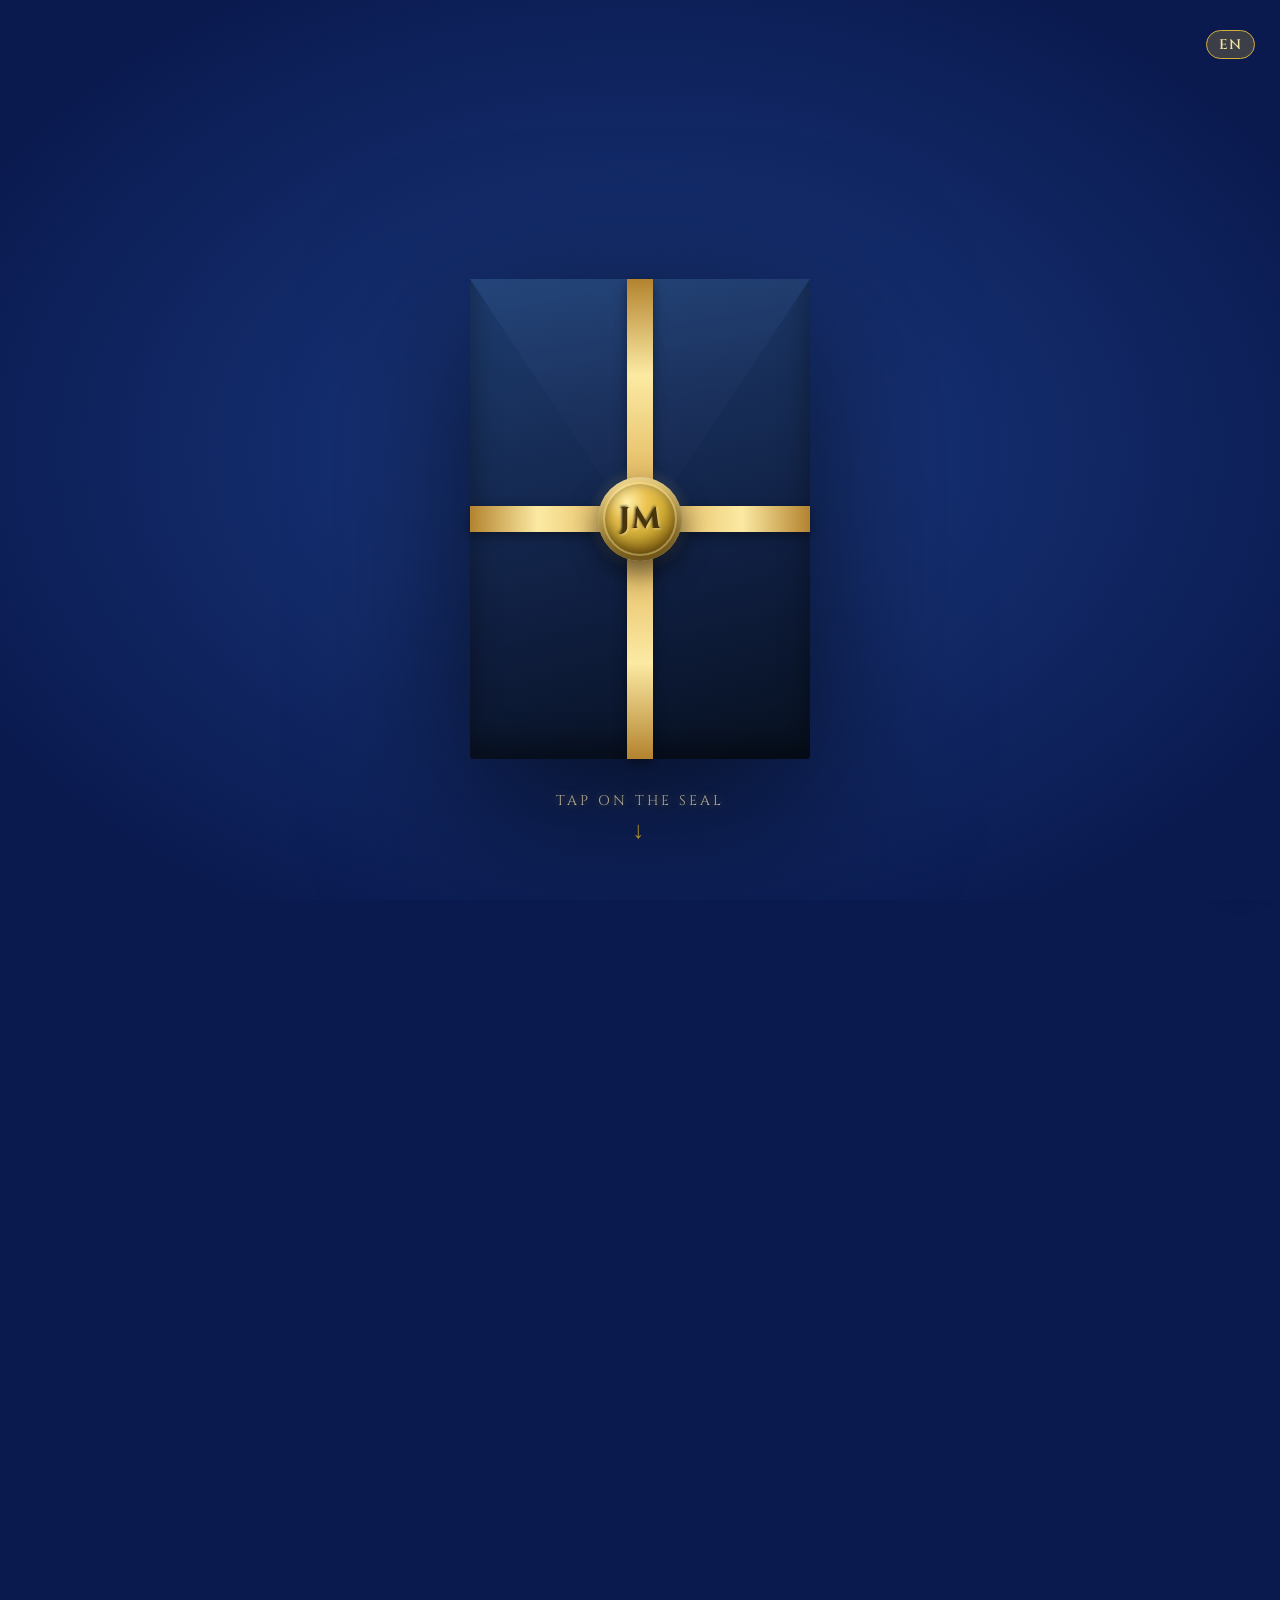
==== tuy/index.html @ 650e6c7e "Add files via upload" ====
<!DOCTYPE html>
<html lang="ru">

<head>
  <link rel="icon" type="image/png" sizes="96x96" href="favicon96.png">
  <link rel="icon" type="image/png" sizes="32x32" href="favicon32.png">
  <link rel="icon" type="image/png" sizes="16x16" href="favicon16.png">
  <meta charset="UTF-8">
  <meta name="color-scheme" content="light only">
  <meta name="viewport"
    content="width=device-width, initial-scale=1.0, maximum-scale=1.0, user-scalable=no, viewport-fit=cover">
  <title>Приглашение на свадьбу</title>
  <link rel="preconnect" href="https://fonts.googleapis.com">
  <link
    href="https://fonts.googleapis.com/css2?family=Cormorant+Garamond:ital,wght@0,300;0,400;0,500;0,600;1,400&family=Cinzel:wght@400;500;600;700&family=Tangerine:wght@400;700&family=Great+Vibes&display=swap"
    rel="stylesheet">
  <!-- Подключаем CSS -->
  <link rel="stylesheet" href="css/base.css">
  <link rel="stylesheet" href="css/0-envelope.css">
  <link rel="stylesheet" href="css/1-hero.css">
  <link rel="stylesheet" href="css/2-countdown-quran.css">
  <link rel="stylesheet" href="css/3-timeline.css">
  <link rel="stylesheet" href="css/4-venue.css">
  <link rel="stylesheet" href="css/5-footer.css">
</head>

<body>

  <!-- ЕДИНЫЙ НЕПРЕРЫВНЫЙ ФОН ДЛЯ ВСЕЙ СТРАНИЦЫ -->
  <div class="bg-fixed" aria-hidden="true"></div>

  <!-- ============ 0. КОНВЕРТ ============ -->
  <div class="invitation-screen" id="invitationScreen">
    <div class="bg-particles" id="bgParticles"></div>

    <div class="invitation-wrapper">
      <div class="lang-switcher" id="langSwitcher">
        <button class="lang-switcher-btn" title="Выбрать язык">RU</button>
      </div>
      <div class="envelope-float" id="envelopeFloat" style="margin-top: 25vh;">


        <div class="envelope-3d" id="envelope3d">

          <!-- Задняя стенка конверта -->
          <div class="env-back"></div>

          <!-- Карточка -->
          <div class="env-card" id="envCard">
            <div class="env-card-glow"></div>
            <div class="env-card-inner">
              <div class="ec-orn">✦</div>
              <div class="ec-mono gold-shine" id="monogram">MJ</div>
              <div class="ec-title">Wedding Invitation</div>
              <div class="ec-divider"></div>
              <div class="ec-text" data-lang-key="envelope_text">Мы рады пригласить Вас<br>наше свадебное торжество
              </div>
              <div class="ec-orn">✦</div>
            </div>
          </div>

          <!-- Карман -->
          <div class="env-pocket"></div>

          <!-- Ленты -->
          <div class="env-ribbon-vertical" id="ribbonV"></div>
          <div class="env-ribbon-horizontal" id="ribbonH"></div>

          <!-- Клапан -->
          <div class="env-flap" id="envFlap"></div>

          <!-- Восковая печать -->
          <div class="env-seal" id="envSeal">
            <div class="wax-glow"></div>
            <div class="wax-body">
              <div class="wax-stamp" id="waxMonogram"></div>
            </div>
            <div class="wax-crack crack-1"></div>
            <div class="wax-crack crack-2"></div>
          </div>

        </div>
      </div>

      <div class="open-hint" id="openHint">
        <span class="hint-glow" data-lang-key="open_hint">Снимите печать</span>
        <div class="hint-arrow">↓</div>
      </div>
    </div>

    <div class="spark-field" id="sparkField"></div>
  </div>

  <!-- ============ ОСНОВНОЙ КОНТЕНТ ============ -->
  <main class="content" id="content">

    <div class="petals" id="petals"></div>
    <div class="ambient-sparkle" id="ambientSparkle"></div>
    <div class="floral-drift" id="floralDrift"></div>

    <!-- 1. HERO -->
    <section class="hero">
      <div class="hero-bg"></div>
      <div class="hero-overlay"></div>

      <div class="hero-florals" aria-hidden="true">
        <span class="floral fl-1">❀</span>
        <span class="floral fl-2">❀</span>
        <span class="floral fl-3">❀</span>
        <span class="floral fl-4">❀</span>
      </div>

      <div class="chandeliers">
        <span></span><span></span><span></span><span></span><span></span>
      </div>
      <div class="crystal-rain" id="crystalRain"></div>

      <div class="hero-inner reveal">
        <div class="hero-topline" data-lang-key="hero_topline">— Приглашаем —<br>— на свадебное торжество —</div>
        <div class="hero-monogram">
          <span class="mono-letter gold-shine" id="monogram">JM</span>
        </div>

        <h1 class="hero-names">
          <span class="names-row fit-text" id="namesRow">
            <span class="name-shine" id="groomName">Джамшед</span>
            <span class="names-and">&amp;</span>
            <span class="name-shine" id="brideName">Муздалифа</span>
          </span>
        </h1>

        <div class="hero-line"></div>
        <div class="hero-date" id="weddingDate">7 ноября 2026</div>

        <div class="hero-quran">
          <div class="hq-orn">❁❁❁</div>
          <p class="hq-translate" data-lang-key="quran_1_translate">«И сотворили Мы вас парами»</p>
          <div class="hq-ref" data-lang-key="quran_1_ref">— Коран, Сура 78 «Весть», аят 8 —</div>
        </div>

        <div class="scroll-down">
          <div class="mouse"></div>
          <span data-lang-key="scroll_down">Листайте вниз</span>
        </div>
      </div>
    </section>

    <!-- 2. ОБРАТНЫЙ ОТСЧЁТ + АЯТ -->
    <section class="countdown-sec reveal">
      <h2 class="section-title" data-lang-key="countdown_title">До торжества осталось</h2>
      <div class="countdown" id="countdown">
        <div class="cd-item"><span class="cd-num" id="cdDays">00</span><span class="cd-label"
            data-lang-key="cd_days">дней</span></div>
        <div class="cd-item"><span class="cd-num" id="cdHours">00</span><span class="cd-label"
            data-lang-key="cd_hours">часов</span></div>
        <div class="cd-item"><span class="cd-num" id="cdMins">00</span><span class="cd-label"
            data-lang-key="cd_mins">минут</span></div>
        <div class="cd-item"><span class="cd-num" id="cdSecs">00</span><span class="cd-label"
            data-lang-key="cd_secs">секунд</span></div>
      </div>
    </section>

    <section class="quran-sec reveal">
      <div class="quran-frame">
        <div class="quran-corner tl"></div>
        <div class="quran-corner tr"></div>
        <div class="quran-corner bl"></div>
        <div class="quran-corner br"></div>
        <div class="quran-orn">❁</div>
        <p class="quran-translate" data-lang-key="quran_2_translate">«И из Его знамений — то, что Он сотворил для вас из
          вас самих супругов, чтобы вы находили в них покой, и установил между вами любовь и милосердие»</p>
        <div class="quran-divider"><span>❖</span></div>
        <div class="quran-ref" data-lang-key="quran_2_ref">Сура Ар-Рум, 30:21</div>
      </div>
    </section>

    <!-- 3. ТАЙМЛАЙН -->
    <section class="timeline-sec">
      <h2 class="section-title reveal" data-lang-key="timeline_title">Ход торжества</h2>
      <div class="timeline" id="timeline">
        <div class="tl-progress" id="tlProgress"></div>

        <div class="tl-item reveal" data-side="left">
          <div class="tl-dot"><span class="tl-icon">🌅</span></div>
          <div class="tl-card">
            <div class="tl-time">08:00</div>
            <h3 class="tl-name" data-lang-key="tl_name_1">Оши Нахор</h3>
            <p class="tl-desc" data-lang-key="tl_desc_1">Утренний плов — древняя традиция, объединяющая семьи за одним
              дастарханом.</p>
          </div>
        </div>

        <div class="tl-item reveal" data-side="right">
          <div class="tl-dot"><span class="tl-icon">🤵</span></div>
          <div class="tl-card">
            <div class="tl-time">14:00</div>
            <h3 class="tl-name" data-lang-key="tl_name_2">Ҷўра-домод</h3>
            <p class="tl-desc" data-lang-key="tl_desc_2">Сбор друзей жениха и торжественные проводы по традиции.</p>
          </div>
        </div>

        <div class="tl-item reveal" data-side="left">
          <div class="tl-dot"><span class="tl-icon">💍</span></div>
          <div class="tl-card">
            <div class="tl-time">15:30</div>
            <h3 class="tl-name" data-lang-key="tl_name_3">Церемония</h3>
            <p class="tl-desc" data-lang-key="tl_desc_3">Торжественная регистрация и обмен клятвами перед близкими.</p>
          </div>
        </div>

        <div class="tl-item reveal" data-side="right">
          <div class="tl-dot"><span class="tl-icon">🍽️</span></div>
          <div class="tl-card">
            <div class="tl-time">18:00</div>
            <h3 class="tl-name" data-lang-key="tl_name_4">Свадебный банкет</h3>
            <p class="tl-desc" data-lang-key="tl_desc_4">Праздничный ужин, музыка и первый танец молодожёнов.</p>
          </div>
        </div>

        <div class="tl-item reveal" data-side="left">
          <div class="tl-dot"><span class="tl-icon">🎂</span></div>
          <div class="tl-card">
            <div class="tl-time">20:00</div>
            <h3 class="tl-name" data-lang-key="tl_name_5">Свадебный торт</h3>
            <p class="tl-desc" data-lang-key="tl_desc_5">Разрезание торта и сладкий момент под звёздным светом люстр.
            </p>
          </div>
        </div>

        <div class="tl-item reveal" data-side="right">
          <div class="tl-dot"><span class="tl-icon">🌙</span></div>
          <div class="tl-card">
            <div class="tl-time">21:00</div>
            <h3 class="tl-name" data-lang-key="tl_name_6">Завершение торжества</h3>
            <p class="tl-desc" data-lang-key="tl_desc_6">Тёплые объятия, слова благодарности и добрые пожелания на
              прощание.</p>
          </div>
        </div>
      </div>
    </section>

    <!-- 4. МЕСТО ПРОВЕДЕНИЯ -->
    <section class="venue-sec reveal">
      <h2 class="section-title" data-lang-key="venue_title">Место торжества</h2>
      <div class="venue-card">
        <div class="venue-florals">❀ ❦ ❀</div>
        <div class="venue-icon">📍</div>
        <h3 class="venue-name" id="venueName">Свадебный зал «Tajmahal»</h3>
        <p class="venue-addr" id="venueAddr">Tajmahal Diamond, Худжанд</p>
        <div class="venue-map">
          <iframe id="mapFrame"
            src="https://www.google.com/maps?q=Tajmahal+Diamonds+Hall&ll=40.2984074,69.6478986&z=18&output=embed"
            loading="lazy" referrerpolicy="no-referrer-when-downgrade"></iframe>
        </div>
        <a class="venue-btn" id="mapBtn" data-lang-key="open_map" href="https://maps.app.goo.gl/HWGpkXRQCatr9p626"
          target="_blank">Открыть в картах</a>
      </div>
    </section>

    <!-- 5. ФУТЕР -->
    <footer class="footer reveal">

      <!-- 1. Карусель поздравлений -->
      <div class="wishes-count" id="wishesCount">0</div>
      <div class="wishes-carousel swiper">
        <div class="swiper-wrapper" id="wishesList"></div>
        <div class="swiper-pagination"></div>
      </div>

      <div class="footer-divider"></div>

      <!-- 2. Окно "Оставить поздравление" -->
      <button class="rsvp-btn" id="wishOpenBtn" data-lang-key="wish_open_btn">Оставить поздравление</button>
      <div class="modal-overlay" id="wishModal">
        <div class="modal-box">
          <span class="close-modal" id="wishModalClose">&times;</span>
          <h3 data-lang-key="wish_modal_title">Оставить поздравление</h3>
          <form id="wishForm" class="modal-form">
            <div class="form-group">
              <label for="wishName" data-lang-key="wish_name_label">Ваше имя</label>
              <input type="text" id="wishName" required minlength="2">
            </div>
            <div class="form-group">
              <label for="wishText" data-lang-key="wish_text_label">Ваше поздравление</label>
              <textarea id="wishText" rows="4" required minlength="6"></textarea>
            </div>
            <div class="checkbox-group">
              <input type="checkbox" id="wishConsent" required>
              <label for="wishConsent" data-lang-key="wish_consent">Я даю согласие на публикацию моего поздравления на
                сайте после предварительной проверки организаторами свадьбы и я понимаю, что окончательное решение о
                публикации остаётся за ними.</label>
            </div>
            <button type="submit" class="rsvp-btn" data-lang-key="wish_submit">Отправить</button>
          </form>
          <div class="modal-success" id="wishSuccess">
            <span class="emoji">📨</span>
            <span data-lang-key="wish_sent_text">Спасибо! Ваше поздравление отправлено на модерацию и будет опубликовано
              после проверки.</span>
          </div>
        </div>
      </div>

      <!-- Сообщение снаружи (вместо кнопки после отправки) -->
      <div id="wishSuccessOutside" class="modal-success" style="display: none;">
        <span class="emoji">📨</span>
        <span data-lang-key="wish_sent_text">Спасибо! Ваше поздравление отправлено на модерацию и будет опубликовано
          после проверки.</span>
      </div>

      <div class="footer-divider"></div>

      <!-- 3. Монограмма и имена (существующий блок) -->
      <div class="footer-mono gold-shine" id="footMono">MJ</div>
      <p class="footer-names">
        <span class="fit-text" id="footNamesWrap">
          <span class="name-shine" id="footNames">Джамшед</span>
          <span class="names-and">&amp;</span>
          <span class="name-shine">Муздалифа</span>
        </span>
      </p>
      <p class="footer-date" id="footDate">07.11.2026</p>

      <div class="footer-divider"></div>

      <!-- 4. Модальное окно RSVP (открывается через старую кнопку) -->
      <div class="modal-overlay" id="rsvpModal">
        <div class="modal-box">
          <span class="close-modal" id="rsvpModalClose">&times;</span>
          <h3 data-lang-key="rsvp_modal_title">Подтверждение участия</h3>
          <form id="rsvpForm" class="modal-form">
            <div class="form-group">
              <label for="rsvpName" data-lang-key="rsvp_name_label">Ваше имя</label>
              <input type="text" id="rsvpName" required>
            </div>
            <div class="form-group">
              <label for="rsvpPhone" data-lang-key="rsvp_phone_label">Телефон (необязательно)</label>
              <input type="tel" id="rsvpPhone" placeholder="+ХХХ...">
            </div>
            <div class="form-group">
              <label for="rsvpSide" data-lang-key="rsvp_side_label">Вы со стороны</label>
              <select id="rsvpSide" required>
                <option value="groom" data-lang-key="rsvp_side_groom" selected>Жениха</option>
                <option value="bride" data-lang-key="rsvp_side_bride">Невесты</option>
              </select>
            </div>
            <div class="form-group">
              <label for="rsvpGuests" data-lang-key="rsvp_guests_label">Количество гостей</label>
              <select id="rsvpGuests" required>
                <option value="1" selected>1</option>
                <option value="2">2</option>
                <option value="3">3</option>
                <option value="4+">4+</option>
              </select>
            </div>
            <button type="submit" class="rsvp-btn" data-lang-key="rsvp_submit">Подтвердить</button>
          </form>

          <div class="modal-success" id="rsvpSuccess">
            <span class="emoji">✅</span>
            <span data-lang-key="rsvp_sent_text">Спасибо! Мы учли ваше присутствие.</span>
          </div>
        </div>
      </div>

      <!-- Сообщение снаружи (вместо кнопки после отправки) -->
      <div id="rsvpSuccessOutside" class="modal-success" style="display: none;">
        <span class="emoji">✅</span>
        <span data-lang-key="rsvp_sent_text">Спасибо! Мы учли ваше присутствие.</span>
      </div>

      <!-- 5. Старый блок RSVP (теперь он открывает модалку, номер телефона убран) -->
      <div class="footer-rsvp">
        <div class="rsvp-orn">❦</div>
        <h2 class="rsvp-title" data-lang-key="rsvp_title">Будем рады видеть вас</h2>
        <!-- Кнопка теперь открывает модальное окно, а не звонит -->
        <button class="rsvp-btn" id="rsvpOpenBtn" data-lang-key="rsvp_btn">Подтвердить участие</button>
      </div>

      <!-- 6. Сердечки -->
      <div class="footer-hearts">❤</div>
    </footer>
  </main>

  <!-- Кнопка музыки -->
  <button class="music-btn" id="musicBtn" title="Музыка">♪</button>
  <audio id="bgMusic" loop preload="auto">
    <source src="assets/audio/audio.opus" type="audio/mpeg">
  </audio>

  <!-- Подключаем JavaScript -->
  <script src="js/config.js"></script>
  <script src="js/utils.js"></script>
  <script src="js/i18n.js"></script>
  <script src="js/0-envelope.js"></script>
  <script src="js/1-hero.js"></script>
  <script src="js/2-countdown.js"></script>
  <script src="js/3-timeline.js"></script>
  <script src="js/4-venue.js"></script>
  <script src="js/5-footer.js"></script>
  <script src="js/music.js"></script>
  <script src="js/main.js"></script>

  <link rel="stylesheet" href="https://cdn.jsdelivr.net/npm/swiper@11/swiper-bundle.min.css" />
  <script src="https://cdn.jsdelivr.net/npm/swiper@11/swiper-bundle.min.js"></script>
</body>

</html>
---- tuy/css/base.css ----
/* =========================================================
   БАЗОВЫЕ СТИЛИ (переменные, сброс, общее)
   ========================================================= */
:root{
  --royal-deep:#0a1a4f; --royal:#12296b; --royal-mid:#1e3a8a; --royal-light:#2b52c4;
  --sky:#4a7bd4; --ice:#d7e4ff; --white-silk:#f4f7ff;
  --gold:#d4af37; --gold-light:#f4e3a1; --gold-deep:#b8942b;
  --silver:#c9d4e8; --text-light:#eaf0ff; --text-dim:#a9bce0;
  --shadow:rgba(3,10,40,.55);
  --gold-grad:linear-gradient(135deg,#b8942b 0%,#f4e3a1 25%,#d4af37 50%,#f9f0c0 75%,#b8942b 100%);
  --font-serif:'Cormorant Garamond',serif;
  --font-title:'Cinzel',serif;
  --font-script:'Great Vibes',cursive;
  --font-arabic: 'Amiri', serif; 
  --vh:1vh;
  color-scheme: light only;
}
*{margin:0;padding:0;box-sizing:border-box;}
html{scroll-behavior:smooth;}
body{
  font-family:var(--font-serif);
  background:var(--royal-deep);
  color:var(--text-light);overflow-x:hidden;overflow-y:hidden;
  -webkit-font-smoothing:antialiased;
  position:relative;
}
body.scrollable{overflow-y:auto;}
::-webkit-scrollbar{width:7px;}
::-webkit-scrollbar-track{background:var(--royal-deep);}
::-webkit-scrollbar-thumb{background:var(--gold-grad);border-radius:4px;}

/* ===== ЕДИНЫЙ ФОН ===== */
.bg-fixed{
  position:fixed;inset:0;z-index:-1;pointer-events:none;
  background:
    radial-gradient(ellipse at 18% 8%,rgba(74,123,212,.28),transparent 55%),
    radial-gradient(ellipse at 85% 92%,rgba(43,82,196,.22),transparent 55%),
    linear-gradient(180deg,var(--royal-mid) 0%,var(--royal-deep) 45%,#071240 100%);
}

/* ===== ЗОЛОТОЙ БЛЕСК ===== */
.gold-shine,.name-shine{
  background:linear-gradient(100deg,
    #b8942b 0%,#d4af37 18%,#f4e3a1 36%,
    #fffef0 50%,#f4e3a1 64%,#d4af37 82%,#b8942b 100%);
  background-size:300% 100%;
  -webkit-background-clip:text;background-clip:text;
  -webkit-text-fill-color:transparent;color:transparent;
  animation:goldRun 9s ease-in-out infinite;
  will-change:background-position;
   padding: 0 9px;
}
.name-shine{animation-duration:11s;}
@keyframes goldRun{
  0%{background-position:0% 50%;}
  50%{background-position:100% 50%;}
  100%{background-position:0% 50%;}
}

/* ===== ОБЩИЙ ЗАГОЛОВОК СЕКЦИЙ ===== */
.section-title{font-family:var(--font-title);font-size:clamp(24px,6.5vw,40px);
  text-align:center;letter-spacing:3px;margin-bottom:34px;position:relative;
  background:linear-gradient(100deg,#b8942b 0%,#d4af37 18%,#f4e3a1 36%,#fffef0 50%,#f4e3a1 64%,#d4af37 82%,#b8942b 100%);
  background-size:300% 100%;
  -webkit-background-clip:text;background-clip:text;-webkit-text-fill-color:transparent;
  animation:goldRun 10s ease-in-out infinite;}
.section-title::after{content:"";display:block;width:60px;height:2px;margin:16px auto 0;background:var(--gold-grad);}

/* ===== REVEAL ===== */
.reveal{opacity:0;transform:translateY(45px);
  transition:opacity 1s ease,transform 1s cubic-bezier(.2,.7,.2,1);}
.reveal.in{opacity:1;transform:none;}

/* ===== ФОНОВЫЕ ДЕКОРАЦИИ (низкий z-index) ===== */
.petals{position:fixed;inset:0;pointer-events:none;z-index:1;overflow:hidden;}
.petal{position:absolute;top:-30px;
  background:radial-gradient(circle at 30% 30%,#fff,#dce8ff 60%,#b8cdf0);
  border-radius:150% 0 150% 0;box-shadow:0 0 6px rgba(255,255,255,.5);
  animation:petalFall linear infinite;}
@keyframes petalFall{0%{transform:translateY(-30px) rotate(0);opacity:0;}
  10%{opacity:1;}90%{opacity:1;}
  100%{transform:translateY(105vh) rotate(540deg) translateX(60px);opacity:0;}}

.ambient-sparkle{position:fixed;inset:0;pointer-events:none;z-index:1;}
.ambient-sparkle span{position:absolute;border-radius:50%;
  background:radial-gradient(circle,var(--gold-light),rgba(212,175,55,0));
  animation:twinkle linear infinite;opacity:0;}

.floral-drift{position:fixed;inset:0;pointer-events:none;z-index:1;overflow:hidden;}
.drift-flower{position:absolute;top:-40px;color:rgba(200,222,255,.5);
  text-shadow:0 0 10px rgba(180,210,255,.55);animation:driftFall linear infinite;}
@keyframes driftFall{
  0%{transform:translateY(-40px) translateX(0) rotate(0deg);opacity:0;}
  8%{opacity:.85;}92%{opacity:.85;}
  100%{transform:translateY(105vh) translateX(50px) rotate(220deg);opacity:0;}
}

/* ===== КНОПКА МУЗЫКИ ===== */
.music-btn{position:fixed;right:16px;bottom:16px;z-index:900;
  width:52px;height:52px;border-radius:50%;border:1px solid rgba(212,175,55,.5);
  background:linear-gradient(160deg,var(--royal-light),var(--royal-deep));
  color:var(--gold-light);font-size:22px;cursor:pointer;
  box-shadow:0 8px 20px var(--shadow);display:flex;align-items:center;justify-content:center;
  transition:transform .3s ease;}
.music-btn:hover{transform:scale(1.1);}
.music-btn.playing{animation:spin 4s linear infinite;}
@keyframes spin{to{transform:rotate(360deg);}}

/* ===== АДАПТИВ ===== */
@media(max-width:600px){
  .timeline::before,.tl-progress{left:22px;}
  .tl-item{width:100%;left:0 !important;text-align:left !important;padding:18px 14px 18px 56px;}
  .tl-item .tl-dot{left:0 !important;right:auto !important;width:40px;height:40px;top:26px;}
  .tl-card{text-align:left;display:block;}
  .cd-item{padding:14px 4px;}
  .cd-num{font-size:clamp(22px,9vw,34px);}
  .cd-label{font-size:9px;}
}
@media(max-width:380px){
  .countdown{gap:8px;}
  .cd-item{padding:12px 3px;}
  .cd-label{letter-spacing:1px;}
  .hero-inner{padding:12px;}
  .quran-frame{padding:40px 22px;}
  .names-row{gap:8px;}
}
@media(max-height:700px){
  .hero{padding:40px 20px;}
  .hero-monogram{font-size:clamp(48px,18vw,90px);}
  .names-row{font-size:clamp(26px,8vw,58px);}
  .hero-quran{margin:22px auto 6px;}
  .scroll-down{margin-top:26px;}
}
@media(min-width:1000px){
  .hero-inner{max-width:700px;}
  .quran-frame,.venue-card{max-width:640px;}
}
@media(prefers-reduced-motion:reduce){
  *{animation:none !important;transition-duration:.01ms !important;}
}
---- tuy/css/0-envelope.css ----
/* =========================================================
   0. КОНВЕРТ — ТЕКСТУРА И ТЕНЬ (БАЗОВЫЙ ЦВЕТ)
   ========================================================= */

.invitation-screen {
  position: fixed;
  inset: 0;
  z-index: 1000;
  display: flex;
  align-items: center;
  justify-content: center;
  padding: 10px;
  background: radial-gradient(ellipse at center, #1b3a82 0%, #0a1a4f 85%);
  transition: transform 1.3s cubic-bezier(.7,0,.25,1), opacity 1s ease;
  overflow: hidden;
  transform: translateZ(0);
  backface-visibility: hidden;
}

.invitation-screen.lift {
  transform: translateY(-110%) translateZ(0) scale(0.93);
  opacity: 0;
  pointer-events: none;
}

.bg-particles { position: absolute; inset: 0; pointer-events: none; }

.invitation-wrapper {
  display: flex;
  flex-direction: column;
  align-items: center;
  gap: 32px;
}

/* ---------- Плавание + ОБЩАЯ ТЕНЬ ---------- */
.envelope-float {
  animation: envFloat 5s ease-in-out infinite;
  will-change: transform;
  backface-visibility: hidden; 
  transform: translateZ(0);
  /* ГЛУБОКАЯ ТЕНЬ НА ВЕСЬ КОНВЕРТ */
  filter: drop-shadow(0 40px 80px rgba(0, 0, 0, 0.65));
}
.envelope-float.frozen { animation: none; }

@keyframes envFloat {
  0%, 100% { transform: translateY(0); }
  50%      { transform: translateY(-10px); }
}

/* ---------- Контейнер ---------- */
.envelope-3d {
  position: relative;
  width: min(76vw, 340px);
  height: min(108vw, 480px);
  perspective: 1300px;
  cursor: pointer;
  transition: transform 0.35s ease;
  transform: translateZ(0);
}

/* ---------- ТЕКСТУРА БУМАГИ (на весь конверт) ---------- */
.envelope-3d::before {
  content: '';
  position: absolute;
  inset: 0;
  border-radius: 5px;
  pointer-events: none;
  z-index: 10; /* поверх всех внутренних слоёв */
  mix-blend-mode: soft-light; /* мягкое смешивание */
  opacity: 0.4;
  /* SVG-шум, создающий эффект бумаги */
  background-image: url("data:image/svg+xml,%3Csvg xmlns='http://www.w3.org/2000/svg' width='200' height='200'%3E%3Cfilter id='noise'%3E%3CfeTurbulence type='fractalNoise' baseFrequency='0.75' numOctaves='3' stitchTiles='stitch'/%3E%3CfeColorMatrix type='matrix' values='1 0 0 0 0 0 1 0 0 0 0 0 1 0 0 0 0 0 0.08 0'/%3E%3C/filter%3E%3Crect width='100%25' height='100%25' filter='url(%23noise)' opacity='0.6'/%3E%3C/svg%3E");
  background-size: 200px 200px;
}

/* ---------- Карман ---------- */
.env-pocket {
  position: absolute;
  inset: 0;
  z-index: 3;
  border-radius: 5px;
  background: linear-gradient(165deg, #1e3d70 0%, #0f1d3e 65%, #071120 100%);
  box-shadow: 0 35px 70px rgba(0,0,0,0.6), inset 0 -15px 30px rgba(0,0,0,0.4);
  clip-path: polygon(0% 0%, 1% 0%, 50% 42%, 99% 0%, 100% 0%, 100% 100%, 0% 100%);
  backface-visibility: hidden;
}

/* ---------- Карточка (чуть выглядывает из щели) ---------- */
.env-card {
  position: absolute;
  left: 14%;
  width: 72%;
  top: 24%;
  height: 62%;
  z-index: 2;
  border-radius: 3px;
  background: linear-gradient(145deg, #fdfbf9 0%, #f5f0e8 60%, #e6dfd3 100%);
  border: 1px solid rgba(212, 175, 55, 0.5);
  box-shadow: 0 15px 30px rgba(0,0,0,0.15), inset 0 0 0 1px rgba(255, 255, 255, 0.9);
  display: flex;
  align-items: flex-start;
  justify-content: center;
  padding-top: 14%;
  transform: translate3d(0, 0, 0);
  transition: transform 1.6s cubic-bezier(0.22, 1, 0.36, 1), box-shadow 1.6s ease;
  will-change: transform;
  backface-visibility: hidden;
}

.env-card-glow {
  position: absolute;
  inset: 0;
  border-radius: 3px;
  box-shadow: 0 0 36px rgba(255, 255, 255, 0.65);
  opacity: 0;
  transition: opacity 1s ease 0.5s;
  pointer-events: none;
}

.env-card.extract {
  transform: translate3d(0, -107%, 0);
  box-shadow: 0 28px 55px rgba(0, 0, 0, 0.6);
}
.env-card.extract .env-card-glow { opacity: 1; }

.ec-orn { color: var(--gold); font-size: 15px; }
.ec-mono { font-family: var(--font-title); font-size: 40px; font-weight: 700; letter-spacing: 4px; }
.ec-title { font-family: var(--font-serif); color: var(--royal-mid); font-size: 11px; letter-spacing: 2px; text-transform: uppercase; margin: 4px 0; }
.ec-divider { width: 45px; height: 1px; background: var(--gold); margin: 10px auto; }
.ec-text { font-family: var(--font-serif); font-size: 14px; color: #111a33; line-height: 1.7; }
.env-card-inner { text-align: center; padding: 20px; }

/* ---------- Ленты ---------- */
.env-ribbon-vertical, .env-ribbon-horizontal {
  position: absolute;
  z-index: 5;
  box-shadow: 0 4px 12px rgba(0, 0, 0, 0.4);
  transition: opacity 0.6s ease, transform 0.6s ease;
}

.env-ribbon-vertical {
  left: 50%; top: 0;
  width: 26px; height: 100%;
  transform: translateX(-50%);
  background: linear-gradient(180deg, #b3832e 0%, #fceaa3 20%, #dba94a 50%, #fceaa3 80%, #b3832e 100%);
}

.env-ribbon-horizontal {
  top: 50%; left: 0;
  width: 100%; height: 26px;
  transform: translateY(-50%);
  background: linear-gradient(90deg, #b3832e 0%, #fceaa3 20%, #dba94a 50%, #fceaa3 80%, #b3832e 100%);
}

.env-ribbon-vertical.fade  { opacity: 0; transform: translateX(-50%) scaleY(0.6); }
.env-ribbon-horizontal.fade { opacity: 0; transform: translateY(-50%) scaleX(0.7); }

/* ---------- Клапан ---------- */
.env-flap {
  position: absolute;
  left: 0%; top: 0;
  width: 100%; height: 52%;
  z-index: 4;
  clip-path: polygon(
    0% 0%,
    100% 0%,
    56% 90%,
    53% 96%,
    50% 98%,
    47% 96%,
    44% 90%
  );
  background: linear-gradient(170deg, #24457a 0%, #1a2f5a 55%, #112245 100%);
  transform-origin: top center;
  transform: rotateX(0deg) translateZ(0);
  transition: transform 1.1s cubic-bezier(0.33, 0, 0.2, 1), z-index 0s linear 0.4s;
  backface-visibility: visible;
  will-change: transform;
  filter: drop-shadow(0 10px 18px rgba(0, 0, 0, 0.5));
}

.env-flap.open {
  transform: rotateX(-172deg) translateZ(0);
  z-index: 1;
}

/* ---------- Восковая печать ---------- */
.env-seal {
  position: absolute;
  left: 50%; top: 50%;
  width: 84px; height: 84px;
  transform: translate(-50%, -50%);
  z-index: 10;
  cursor: pointer;
  transition: transform 0.3s ease;
}
.env-seal:hover { transform: translate(-50%, -50%) scale(1.06); }

.wax-glow {
  position: absolute;
  inset: -14px;
  border-radius: 50%;
  background: radial-gradient(circle, rgba(251, 240, 185, 0.4) 0%, transparent 68%);
  animation: waxPulse 2.6s ease-in-out infinite;
  pointer-events: none;
  transition: opacity 0.4s ease;
}
@keyframes waxPulse {
  0%, 100% { opacity: 0.4; transform: scale(0.92); }
  50%      { opacity: 0.85; transform: scale(1.08); }
}

.wax-body {
  position: absolute;
  inset: 0;
  border-radius: 50%;
  display: flex;
  align-items: center;
  justify-content: center;
  background: radial-gradient(circle at 35% 30%, #ffefa8 0%, #eac250 25%, #d4af37 45%, #a8811f 70%, #6b4f10 100%);
  box-shadow: 
    inset 0 5px 12px rgba(255, 255, 255, 0.5),
    inset 0 -12px 20px rgba(50, 34, 0, 0.6),
    0 12px 28px rgba(0, 0, 0, 0.6);
  transition: transform 0.5s ease, opacity 0.5s ease;
}

.wax-body::before {
  content: "";
  position: absolute;
  inset: 5px;
  border-radius: 50%;
  border: 2px solid rgba(255, 235, 170, 0.35);
  box-shadow: inset 0 0 8px rgba(60, 40, 0, 0.4);
}

.wax-stamp {
  position: relative;
  font-family: var(--font-title);
  font-weight: 700;
  font-size: 30px;
  letter-spacing: 1px;
  color: #4a350a;
  text-shadow: none; 
  filter: drop-shadow(-1px -1px 1px rgba(0, 0, 0, 0.75)) drop-shadow(1px 1px 1px rgba(255, 240, 190, 0.6));
  will-change: auto;
}

.wax-crack {
  position: absolute;
  inset: 0;
  border-radius: 50%;
  background: radial-gradient(circle at 34% 28%, #eac250 0%, #d4af37 45%, #8a6a15 100%);
  box-shadow: 0 6px 14px rgba(0, 0, 0, 0.45);
  opacity: 0;
  clip-path: polygon(0 0, 55% 0, 45% 100%, 0 100%);
  transition: transform 0.7s cubic-bezier(0.34, 1.2, 0.5, 1), opacity 0.6s ease;
}
.wax-crack.crack-2 { clip-path: polygon(55% 0, 100% 0, 100% 100%, 45% 100%); }

.env-seal.broken { pointer-events: none; }
.env-seal.broken .wax-glow { opacity: 0; }
.env-seal.broken .wax-body { opacity: 0; transform: scale(0.9); }
.env-seal.broken .wax-crack { opacity: 1; }
.env-seal.broken .crack-1 { transform: translate(-64px, 18px) rotate(-30deg); opacity: 0; transition-delay: 0s; }
.env-seal.broken .crack-2 { transform: translate(64px, 18px) rotate(30deg); opacity: 0; transition-delay: 0s; }

/* ---------- Подсказка ---------- */
.open-hint {
  text-align: center;
  color: #fdf4d0;
  font-family: var(--font-title);
  letter-spacing: 3px;
  font-size: 14px;
  text-transform: uppercase;
  transition: opacity 0.4s ease;
}
.open-hint.hide { opacity: 0; pointer-events: none; }
.hint-glow { text-shadow: 0 0 8px rgba(214, 175, 55, 0.6); }
.hint-arrow {
  font-size: 24px;
  color: var(--gold);
  margin-top: 5px;
  animation: hintBounce 1.5s ease-in-out infinite;
}
@keyframes hintBounce {
  0%, 100% { transform: translateY(0); }
  50%      { transform: translateY(-6px); }
}

/* ---------- Искры ---------- */
.spark-field { position: fixed; inset: 0; pointer-events: none; z-index: 1100; }
.spark-field .spark {
  position: absolute;
  border-radius: 50%;
  background: radial-gradient(circle, #ffffff 10%, #fff4cc 50%, var(--gold) 100%);
  box-shadow: 0 0 12px #fff4cc;
  animation: sparkOut 1.1s cubic-bezier(0.1, 0.8, 0.3, 1) forwards;
}
@keyframes sparkOut {
  0%   { transform: translate(-50%, -50%) scale(1); opacity: 1; }
  100% { transform: translate(calc(-50% + var(--dx)), calc(-50% + var(--dy))) scale(0); opacity: 0; }
}

/* ---------- Задняя стенка ---------- */
.env-back {
  position: absolute;
  inset: 0;
  z-index: 1;
  border-radius: 5px;
  background: linear-gradient(160deg, #1b2c54 0%, #0c1a3b 70%, #050b1e 100%);
  box-shadow: inset 0 6px 18px rgba(0, 0, 0, 0.4);
  backface-visibility: hidden;
}

/* ---------- Переключатель языка ---------- */
.lang-switcher {
  position: absolute;
  top: max(30px, env(safe-area-inset-top, 30px));
  right: max(25px, env(safe-area-inset-right, 25px));
  z-index: 20;
}
.lang-switcher.hide {
  opacity: 0;
  pointer-events: none;
  transition: opacity 0.3s ease;
}
.lang-switcher-btn {
  background: rgba(212, 175, 55, 0.25);
  border: 1px solid var(--gold);
  color: var(--gold-light);
  font-family: var(--font-title);
  font-size: 14px;
  font-weight: 600;
  padding: 4px 12px;
  border-radius: 20px;
  cursor: pointer;
  transition: background 0.3s, transform 0.2s;
  backdrop-filter: blur(4px);
  letter-spacing: 1px;
}
.lang-switcher-btn:hover {
  background: rgba(212, 175, 55, 0.4);
  transform: scale(1.05);
}
---- tuy/css/1-hero.css ----
/* =========================================================
   1. HERO
   ========================================================= */
.hero,.countdown-sec,.quran-sec,.timeline-sec,.venue-sec,.footer{
  position:relative;z-index:5;isolation:isolate;
}

.hero{min-height:100vh;min-height:calc(var(--vh)*100);
  display:flex;align-items:center;justify-content:center;text-align:center;
  overflow:hidden;padding:50px 20px;}
.hero-bg{position:absolute;inset:0;z-index:0;
  background:radial-gradient(ellipse at 70% 35%,rgba(74,123,212,.35),transparent 60%);}
.hero-overlay{position:absolute;inset:0;z-index:0;
  background:radial-gradient(ellipse at center,transparent 40%,rgba(5,12,45,.5) 100%);}
.hero::after{content:"";position:absolute;inset:0;pointer-events:none;z-index:1;
  background-image:
    radial-gradient(2px 2px at 20% 30%,rgba(244,227,161,.9),transparent),
    radial-gradient(2px 2px at 70% 20%,rgba(215,228,255,.8),transparent),
    radial-gradient(1.5px 1.5px at 40% 70%,rgba(244,227,161,.7),transparent),
    radial-gradient(2px 2px at 85% 60%,rgba(215,228,255,.8),transparent),
    radial-gradient(1.5px 1.5px at 15% 80%,rgba(244,227,161,.7),transparent);
  background-repeat:no-repeat;animation:heroSparkle 5s ease-in-out infinite alternate;}
@keyframes heroSparkle{0%{opacity:.35;transform:translateY(0);}100%{opacity:.9;transform:translateY(-12px);}}

.hero-florals{position:absolute;inset:0;pointer-events:none;z-index:1;}
.floral{position:absolute;color:rgba(180,210,255,.55);
  text-shadow:0 0 14px rgba(150,190,255,.6);animation:floralSway 7s ease-in-out infinite;}
.fl-1{top:9%;left:6%;font-size:22px;animation-delay:0s;}
.fl-2{top:15%;right:8%;font-size:18px;animation-delay:1.4s;}
.fl-3{bottom:20%;left:9%;font-size:16px;animation-delay:2.6s;}
.fl-4{bottom:12%;right:11%;font-size:24px;animation-delay:.8s;}
@keyframes floralSway{
  0%,100%{transform:translateY(0) rotate(-4deg);opacity:.55;}
  50%{transform:translateY(-14px) rotate(4deg);opacity:1;}
}

.crystal-rain{position:absolute;inset:0;pointer-events:none;z-index:1;overflow:hidden;}
.crystal{position:absolute;top:-20px;width:2px;height:14px;border-radius:2px;
  background:linear-gradient(to bottom,rgba(244,227,161,.9),transparent);
  box-shadow:0 0 6px rgba(244,227,161,.7);animation:crystalFall linear infinite;}
@keyframes crystalFall{0%{transform:translateY(-20px);opacity:0;}20%{opacity:1;}80%{opacity:1;}
  100%{transform:translateY(calc(var(--vh)*105));opacity:0;}}

.chandeliers{position:absolute;top:0;left:0;width:100%;height:100%;pointer-events:none;overflow:hidden;z-index:1;}
.chandeliers span{position:absolute;top:-4px;width:2px;height:60px;
  background:linear-gradient(to bottom,rgba(212,175,55,.6),transparent);animation:swing 5s ease-in-out infinite;}
.chandeliers span::after{content:"";position:absolute;bottom:-8px;left:50%;transform:translateX(-50%);
  width:8px;height:8px;border-radius:50%;
  background:radial-gradient(circle,var(--gold-light),rgba(212,175,55,.2));
  box-shadow:0 0 10px var(--gold-light),0 0 20px rgba(212,175,55,.5);}
.chandeliers span:nth-child(1){left:12%;height:90px;animation-delay:0s;}
.chandeliers span:nth-child(2){left:32%;height:55px;animation-delay:.8s;}
.chandeliers span:nth-child(3){left:54%;height:110px;animation-delay:1.4s;}
.chandeliers span:nth-child(4){left:73%;height:70px;animation-delay:.4s;}
.chandeliers span:nth-child(5){left:88%;height:95px;animation-delay:1.1s;}
@keyframes swing{0%,100%{transform:rotate(-2deg);}50%{transform:rotate(2deg);}}

.hero-inner{position:relative;z-index:20;padding:20px;max-width:600px;width:100%;}
.hero-topline {
  font-family: var(--font-serif);
  font-size: clamp(17px, 5vw, 23px); 
  letter-spacing: 3px;
  color: var(--gold-light);
  margin-bottom: 24px;
  font-style: italic;
  opacity: 0.9;
  line-height: 1.4; 
  

  text-shadow: 0 0 15px rgba(212, 175, 55, 0.25);
  animation: heroToplineFloat 6s ease-in-out infinite;
}

@keyframes heroToplineFloat {
  0%, 100% { 
    transform: translateY(0); 
    text-shadow: 0 0 15px rgba(212, 175, 55, 0.25); 
  }
  50% { 
    transform: translateY(-4px); 
    text-shadow: 0 0 30px rgba(212, 175, 55, 0.55); 
  }
}
.hero-monogram{font-family:var(--font-title);font-weight:700;
  font-size:clamp(56px,22vw,120px);line-height:1;position:relative;
  display:flex;align-items:center;justify-content:center;z-index:1;}
.hero-monogram::before{content:"";position:absolute;top:50%;left:50%;
  width:150%;height:150%;transform:translate(-50%,-50%);border-radius:50%;
  background:radial-gradient(circle,rgba(212,175,55,.28) 0%,transparent 60%);
  z-index:-1;filter:blur(22px);animation:glowPulse 3s ease-in-out infinite;pointer-events:none;}
@keyframes glowPulse{0%,100%{opacity:.5;transform:translate(-50%,-50%) scale(1);}
  50%{opacity:1;transform:translate(-50%,-50%) scale(1.2);}}
.hero-monogram .mono-letter{letter-spacing:8px;
  filter:drop-shadow(0 0 18px rgba(212,175,55,.4));}

.hero-names{display:flex;justify-content:center;width:100%;margin:16px 0 12px;overflow:visible;}
.names-row{
  display:inline-flex;align-items:baseline;white-space:nowrap;
  gap:0;font-family:var(--font-script);font-size: clamp(50px, 17vw, 115px);
  line-height:1.2;transform-origin:center center;will-change:transform;font-weight: 400;
}
.names-row .name-shine{white-space:nowrap;position:relative;z-index:1;}
.names-and{
  font-family:var(--font-serif);font-style:italic;font-weight:500;
  font-size:.62em;margin:0 .32em;position:relative;z-index:0;
  background:var(--gold-grad);-webkit-background-clip:text;background-clip:text;-webkit-text-fill-color:transparent;
}
.fit-text{display:inline-block;transform-origin:center center;transition:transform .25s ease;}

.hero-line{width:120px;height:2px;background:var(--gold-grad);margin:20px auto;position:relative;}
.hero-line::before,.hero-line::after{content:"";position:absolute;top:50%;transform:translateY(-50%);
  width:6px;height:6px;border-radius:50%;background:var(--gold-light);box-shadow:0 0 8px var(--gold-light);}
.hero-line::before{left:-12px;}.hero-line::after{right:-12px;}

.hero-date{font-family:var(--font-title);letter-spacing:5px;
  font-size:clamp(17px,5vw,25px);color:var(--gold-light);}

.hero-quran{margin:32px auto 8px;max-width:440px;animation:fadeUp 1.4s ease .6s both;}
@keyframes fadeUp{from{opacity:0;transform:translateY(20px);}to{opacity:1;transform:none;}}

.hq-orn {
  font-family: inherit;
  font-size: clamp(28px, 10vw, 60px);
  color: transparent;
  background: var(--gold-grad);
  -webkit-background-clip: text;
  background-clip: text;
  display: flex;
  justify-content: center;
  align-items: center;
  width: 100%;
  margin: 0 auto 26px auto;
  filter: drop-shadow(0 0 12px rgba(212, 175, 55, 0.5));
  white-space: nowrap;

}

@keyframes floatOrn {
  0%, 100% { transform: translateY(0) scale(1); }
  50%      { transform: translateY(-6px) scale(1.05); }
}


.hq-translate{font-family:var(--font-serif);font-style:italic;
  font-size:clamp(17px,4.8vw,22px);line-height:1.6;color:var(--ice);margin-bottom:8px;}
.hq-ref{font-family:var(--font-title);letter-spacing:2px;font-size:11px;
  color:var(--gold-light);text-transform:uppercase;opacity:.85;}

.scroll-down{margin-top:38px;color:var(--gold-light);
  font-family:var(--font-title);letter-spacing:3px;font-size:clamp(12px,3.5vw,14px);text-transform:uppercase;  animation: floatOrn 3s ease-in-out infinite;}
.mouse{width:26px;height:44px;border:2px solid var(--gold);border-radius:14px;
  margin:0 auto 12px;position:relative;}
.mouse::before{content:"";position:absolute;left:50%;top:8px;transform:translateX(-50%);
  width:4px;height:9px;border-radius:2px;background:var(--gold);animation:mouseScroll 1.8s ease infinite;}
@keyframes mouseScroll{0%{opacity:0;top:8px;}30%{opacity:1;}60%{opacity:1;top:22px;}100%{opacity:0;top:22px;}}

/* ===== ДОПОЛНИТЕЛЬНЫЙ ФИКС ДЛЯ САМЫХ МАЛЕНЬКИХ ЭКРАНОВ ===== */
@media (max-width: 480px) {
  .hq-orn {
    font-size: 34px; /* Увеличиваем, чтобы вязь гарантированно не сломалась */
  }
}
---- tuy/css/2-countdown-quran.css ----
/* =========================================================
   2. COUNTDOWN + QURAN
   ========================================================= */
.countdown-sec{padding:60px 20px;text-align:center;}
.countdown{display:grid;grid-template-columns:repeat(4,1fr);gap:12px;
  max-width:460px;margin:0 auto;}
.cd-item{position:relative;overflow:hidden;display:flex;flex-direction:column;align-items:center;
  background:linear-gradient(160deg,rgba(43,82,196,.35),rgba(10,26,79,.6));
  border:1px solid rgba(212,175,55,.35);border-radius:14px;padding:16px 6px;
  box-shadow:0 10px 30px var(--shadow),inset 0 1px 0 rgba(255,255,255,.08);backdrop-filter:blur(6px);}
.cd-item::after{content:"";position:absolute;top:0;left:-60%;width:40%;height:100%;
  background:linear-gradient(90deg,transparent,rgba(255,255,255,.15),transparent);
  transform:skewX(-20deg);animation:cardShine 5s ease-in-out infinite;}
.cd-item:nth-child(2)::after{animation-delay:.4s;}
.cd-item:nth-child(3)::after{animation-delay:.8s;}
.cd-item:nth-child(4)::after{animation-delay:1.2s;}
@keyframes cardShine{0%,100%{left:-60%;}50%{left:130%;}}
.cd-num{font-family:var(--font-title);font-weight:700;font-size:clamp(24px,8vw,40px);
  background:var(--gold-grad);-webkit-background-clip:text;background-clip:text;-webkit-text-fill-color:transparent;line-height:1;}
.cd-label{font-size:10px;letter-spacing:1.5px;color:var(--text-dim);text-transform:uppercase;margin-top:8px;}

.quran-sec{padding:70px 20px;display:flex;justify-content:center;}
.quran-frame{position:relative;max-width:600px;width:100%;text-align:center;padding:48px 30px;
  background:linear-gradient(160deg,rgba(43,82,196,.18),rgba(10,26,79,.5));
  border:1px solid rgba(212,175,55,.35);border-radius:22px;
  box-shadow:0 24px 60px var(--shadow),inset 0 1px 0 rgba(255,255,255,.07);
  backdrop-filter:blur(10px);overflow:hidden;}
.quran-frame::before{content:"";position:absolute;inset:0;border-radius:22px;padding:1px;
  background:linear-gradient(120deg,transparent 30%,rgba(244,227,161,.6) 50%,transparent 70%);
  background-size:250% 250%;
  -webkit-mask:linear-gradient(#000 0 0) content-box,linear-gradient(#000 0 0);
  -webkit-mask-composite:xor;mask-composite:exclude;
  animation:frameShine 8s ease-in-out infinite;pointer-events:none;}
@keyframes frameShine{
  0%{background-position:0% 0%;}
  50%{background-position:100% 0%;}
  100%{background-position:0% 0%;}
}
.quran-corner{position:absolute;width:26px;height:26px;border:2px solid var(--gold);opacity:.7;}
.quran-corner.tl{top:14px;left:14px;border-right:0;border-bottom:0;border-radius:6px 0 0 0;}
.quran-corner.tr{top:14px;right:14px;border-left:0;border-bottom:0;border-radius:0 6px 0 0;}
.quran-corner.bl{bottom:14px;left:14px;border-right:0;border-top:0;border-radius:0 0 0 6px;}
.quran-corner.br{bottom:14px;right:14px;border-left:0;border-top:0;border-radius:0 0 6px 0;}
.quran-orn{font-size:30px;background:var(--gold-grad);-webkit-background-clip:text;background-clip:text;
  -webkit-text-fill-color:transparent;margin-bottom:22px;animation:floatOrn 4s ease-in-out infinite;}
.quran-translate{font-family:var(--font-serif);font-style:italic;
  font-size:clamp(18px,5vw,26px);line-height:1.7;color:var(--ice);}
.quran-divider{display:flex;align-items:center;justify-content:center;gap:14px;margin:22px 0;}
.quran-divider::before,.quran-divider::after{content:"";height:1px;width:70px;
  background:linear-gradient(90deg,transparent,var(--gold),transparent);}
.quran-divider span{color:var(--gold);font-size:14px;}
.quran-ref{font-family:var(--font-title);letter-spacing:3px;font-size:13px;
  color:var(--gold-light);text-transform:uppercase;}
---- tuy/css/3-timeline.css ----
/* =========================================================
   3. TIMELINE
   ========================================================= */
.timeline-sec{padding:70px 18px 60px;}
.timeline{position:relative;max-width:640px;margin:0 auto;padding:20px 0;isolation:isolate;}

.timeline::before{content:"";position:absolute;left:50%;top:0;transform:translateX(-50%);
  width:0px;height:100%;background:rgba(212,175,55,.2);z-index:0;
  opacity: 0; visibility: hidden;
  transition: width 0.8s ease, opacity 0.8s ease, visibility 0.8s ease;}
.timeline.ready::before { width:2px; opacity: 1; visibility: visible; }

/* Золотой прогресс-бар (появляется плавно через 4 сек) */
.tl-progress{position:absolute;left:50%;top:0;transform:translateX(-50%);
  width:2px;height:0;background:var(--gold-grad);box-shadow:0 0 12px var(--gold);
  z-index:1;
  opacity: 0; visibility: hidden;
  transition: opacity 0.8s ease, visibility 0.8s ease, height .2s linear;}
.tl-progress.show { opacity: 1; visibility: visible; }
.tl-item{position:relative;width:50%;padding:24px 34px;box-sizing:border-box;z-index:2;}
.tl-item[data-side="left"]{left:0;text-align:right;}
.tl-item[data-side="right"]{left:50%;text-align:left;}
.tl-dot{position:absolute;top:32px;width:44px;height:44px;border-radius:50%;
  background:radial-gradient(circle at 35% 30%,var(--royal-light),var(--royal-deep));
  border:2px solid var(--gold);z-index:3;display:flex;align-items:center;justify-content:center;
  box-shadow:0 0 0 4px rgba(10,26,79,.9),0 0 18px rgba(212,175,55,.6);
  transition:transform .5s ease,box-shadow .5s ease;}
.tl-item[data-side="left"] .tl-dot{right:-22px;}
.tl-item[data-side="right"] .tl-dot{left:-22px;}
.tl-icon{font-size:20px;}
.tl-item.tl-in .tl-dot{transform:scale(1.15);box-shadow:0 0 0 4px rgba(10,26,79,.9),0 0 28px rgba(212,175,55,.9);}
.tl-card {
  position: relative;
  overflow: hidden;
  display: flex;
  flex-direction: column;
  justify-content: center;        /* вертикальное центрирование содержимого */
  text-align: left;
  height: 165px;                 /* фиксированная высота */
  min-height: 165px;             /* страховка */
  max-height: 165px;             /* ограничение сверху */
  background: linear-gradient(160deg, rgba(43,82,196,.28), rgba(10,26,79,.55));
  border: 1px solid rgba(212,175,55,.3);
  border-radius: 16px;
  padding: 18px 20px;
  max-width: 100%;
  box-shadow: 0 14px 34px var(--shadow), inset 0 1px 0 rgba(255,255,255,.06);
  backdrop-filter: blur(8px);
  opacity: 0;
  transform: translateY(28px);
  transition: opacity .8s ease, transform .8s cubic-bezier(.2,.7,.2,1);
}
.tl-item.tl-in .tl-card{opacity:1;transform:none;}
.tl-time{font-family:var(--font-title);font-weight:600;letter-spacing:2px;
  color:var(--gold-light);font-size:15px;margin-bottom:6px;}
.tl-name{font-family:var(--font-serif);font-size:clamp(20px,5vw,26px);
  color:var(--white-silk);margin-bottom:8px;font-weight:600;}
.tl-desc{font-size:14px;line-height:1.55;color:var(--text-dim);}

/* =========================================================
   МОБИЛЬНАЯ АДАПТАЦИЯ ТАЙМЛАЙНА
   ========================================================= */
@media (max-width: 640px) {
  /* Сдвигаем центральную линию влево */
  .timeline::before {
    left: 20px;
  }
  .tl-progress {
    left: 20px;
    transform: translateX(0);
  }

  /* Все элементы становятся на всю ширину и сдвигаются вправо */
  .tl-item {
    width: 100%;
    left: 0 !important;
    padding: 16px 16px 16px 60px; /* Отступ слева для иконки */
    text-align: left;
    box-sizing: border-box;
  }

  /* Иконки выстраиваем по левой линии */
  .tl-dot {
    left: 28px !important; /* Центрируем точку на линии */
    right: auto !important;
    top: 28px;
    width: 40px;
    height: 40px;
    transform: translateX(-50%);
  }

  /* Карточке даем 100% ширины контейнера и отменяем inline-block */
.tl-card {
    display: flex;               /* ← сохраняем flex */
    flex-direction: column;
    justify-content: center;
    height: 150px;               /* можно чуть уменьшить под мобилы */
    min-height: 150px;
    max-height: 150px;
    max-width: 100%;
    padding: 14px 16px;
  }
}
---- tuy/css/4-venue.css ----
/* =========================================================
   4. VENUE
   ========================================================= */
.venue-sec{padding:70px 20px;}
.venue-card{position:relative;overflow:hidden;max-width:560px;margin:0 auto;text-align:center;
  background:linear-gradient(160deg,rgba(43,82,196,.25),rgba(10,26,79,.55));
  border:1px solid rgba(212,175,55,.3);border-radius:20px;padding:32px 22px;
  box-shadow:0 20px 50px var(--shadow);backdrop-filter:blur(8px);}
.venue-florals{font-size:20px;letter-spacing:10px;margin-bottom:14px;
  background:var(--gold-grad);-webkit-background-clip:text;background-clip:text;-webkit-text-fill-color:transparent;
  animation:floatOrn 5s ease-in-out infinite;}
.venue-icon{font-size:34px;margin-bottom:6px;}
.venue-name{font-family:var(--font-serif);font-size:clamp(22px,6vw,30px);
  color:var(--white-silk);font-weight:600;margin-bottom:6px;}
.venue-addr{color:var(--text-dim);font-size:15px;letter-spacing:1px;margin-bottom:22px;}
.venue-map {
  position: relative;
  border-radius: 22px;
  overflow: hidden;
  border: 1px solid rgba(212,175,55,.35);
  box-shadow: 0 24px 60px var(--shadow), inset 0 1px 0 rgba(255,255,255,.07);
  backdrop-filter: blur(10px);
  background: linear-gradient(160deg, rgba(43,82,196,.18), rgba(10,26,79,.5));
  
  /* ВОТ ГЛАВНОЕ ИСПРАВЛЕНИЕ: */
  padding: 8px; /* Создаём видимую синюю рамку вокруг iframe */
}

.venue-map iframe {
  width: 100%;
  height: 250px;
  border: 0;
  display: block;
  border-radius: 12px; /* Скругляем края самого iframe под отступ */
  filter: saturate(1.1);
}
.venue-btn{display:inline-block;margin-top:22px;font-family:var(--font-title);
  letter-spacing:2px;font-size:14px;color:var(--royal-deep);text-decoration:none;
  background:var(--gold-grad);padding:14px 34px;border-radius:40px;
  box-shadow:0 8px 22px rgba(212,175,55,.4);transition:transform .3s,box-shadow .3s;
  position:relative;overflow:hidden;}
.venue-btn::after{content:"";position:absolute;top:0;left:-60%;width:40%;height:100%;
  background:linear-gradient(90deg,transparent,rgba(255,255,255,.6),transparent);
  transform:skewX(-20deg);animation:shine 3.5s ease infinite;}
.venue-btn:hover{transform:translateY(-3px);box-shadow:0 12px 30px rgba(212,175,55,.6);}
---- tuy/css/5-footer.css ----
/* =========================================================
   5. FOOTER
   ========================================================= */
.footer {
  padding: 70px 24px 90px;
  text-align: center;
}

.footer-mono {
  font-family: var(--font-title);
  font-weight: 700;
  font-size: clamp(50px, 15vw, 68px);
  letter-spacing: 8px;
  margin-bottom: 16px;
}

.footer-names {
  text-align: center;
  font-family: var(--font-script);
  font-size: clamp(36px, 11vw, 54px);
  margin-bottom: 10px;
  line-height: 1.3;
}

.footer-names .fit-text {
  display: inline-block;
  transform-origin: center center;
}

.footer-date {
  color: var(--gold-light);
  letter-spacing: 4px;
  font-size: clamp(16px, 4vw, 19px);
  margin-bottom: 48px;
}

.footer-rsvp {
  padding: 44px 0 8px;
  border-top: 1px solid rgba(212, 175, 55, .2);
  border-bottom: 1px solid rgba(212, 175, 55, .2);
  margin: 0 auto 30px;
  max-width: 460px;
}

.rsvp-orn {
  font-size: 32px;
  color: var(--gold);
  margin-bottom: 16px;
}

.rsvp-title {
  font-family: var(--font-title);
  font-size: clamp(24px, 6.5vw, 32px);
  letter-spacing: 2px;
  margin-bottom: 36px;
  background: var(--gold-grad);
  -webkit-background-clip: text;
  background-clip: text;
  -webkit-text-fill-color: transparent;
}

.rsvp-btn {
  display: inline-block;
  position: relative;
  overflow: hidden;
  font-family: var(--font-title);
  letter-spacing: 3px;
  font-size: 16px;
  color: var(--royal-deep);
  text-decoration: none;
  background: var(--gold-grad);
  padding: 20px 50px;
  border-radius: 44px;
  box-shadow: 0 10px 30px rgba(212, 175, 55, .45);
  transition: transform .3s ease;
  margin-bottom: 16px;
}

.rsvp-btn::after {
  content: "";
  position: absolute;
  top: 0;
  left: -60%;
  width: 40%;
  height: 100%;
  background: linear-gradient(90deg, transparent, rgba(255, 255, 255, .7), transparent);
  transform: skewX(-20deg);
  animation: shine 3s ease infinite;
}

@keyframes shine {
  0% {
    left: -60%;
  }

  60% {
    left: 120%;
  }

  100% {
    left: 120%;
  }
}

.rsvp-btn:hover {
  transform: translateY(-4px) scale(1.03);
}

.footer-hearts {
  color: var(--gold);
  font-size: 22px;
  margin-top: 16px;
  animation: heartBeat 1.6s ease infinite;
}

@keyframes heartBeat {

  0%,
  100% {
    transform: scale(1);
  }

  30% {
    transform: scale(1.3);
  }
}

/* =========================================================
   РАСШИРЕНИЕ ФУТЕРА — ПОЗДРАВЛЕНИЯ И RSVP (ОКНА)
   ========================================================= */

/* --- Разделители --- */
.footer-divider {
  width: 60px;
  height: 1px;
  background: var(--gold-grad);
  margin: 30px auto;
}

/* --- Счётчик поздравлений --- */
.wishes-count {
  font-family: var(--font-title);
  font-size: 14px;
  color: var(--gold-light);
  letter-spacing: 2px;
  margin-bottom: 20px;
  text-align: center;
}

/* --- Карусель поздравлений --- */
.wishes-carousel {
  position: relative;
  max-width: 800px;
  margin: 0 auto;
  overflow: visible;
  padding: 8px 0;
}
.wishes-carousel .swiper-wrapper {
  padding-bottom: 10px;
}

.wish-card {
  background: linear-gradient(160deg, rgba(43,82,196,.28), rgba(10,26,79,.55));
  border: 1px solid rgba(212,175,55,.3);
  border-radius: 16px;
  padding: 18px 20px;
  /* Микро-тень, почти незаметная, вместо огромной */
  box-shadow: 0 2px 8px rgba(0,0,0,0.2);
  backdrop-filter: blur(8px);
  /* Жёсткая высота: и мин, и макс одинаковые */
  min-height: 170px;
  max-height: 170px;
  overflow: hidden;
  display: flex;
  flex-direction: column;
  justify-content: center;
}
.wish-card .wish-name {
  font-family: var(--font-title);
  color: var(--gold-light);
  font-size: 16px;
  margin-bottom: 6px;
}

.wish-card .wish-text {
  font-family: var(--font-serif);
  font-size: 15px;
  color: var(--text-light);
  line-height: 1.6;
}

.wish-card .wish-date {
  font-size: 12px;
  color: var(--text-dim);
  margin-top: 10px;
  text-align: right;
}

.swiper-pagination {
  position: static !important;
  margin-top: 12px;
}

.swiper-pagination-bullet {
  background: var(--gold) !important;
  opacity: 0.5;
}

.swiper-pagination-bullet-active {
  opacity: 1;
}

/* --- Кнопки открытия окон --- */
.footer-action-btn {
  display: inline-block;
  font-family: var(--font-title);
  letter-spacing: 2px;
  font-size: 15px;
  color: var(--royal-deep);
  background: var(--gold-grad);
  padding: 14px 40px;
  border-radius: 40px;
  border: none;
  cursor: pointer;
  box-shadow: 0 8px 22px rgba(212, 175, 55, .4);
  transition: transform .3s, box-shadow .3s;
  margin: 0 auto;
  display: block;
}

.footer-action-btn:hover {
  transform: translateY(-2px);
  box-shadow: 0 12px 30px rgba(212, 175, 55, .6);
}

/* --- Модальные окна --- */
.modal-overlay {
  position: fixed;
  inset: 0;
  background: rgba(0, 0, 0, 0.7);
  backdrop-filter: blur(8px);
  z-index: 2000;
  display: none;
  align-items: center;
  justify-content: center;
  padding: 20px;
}

.modal-overlay.active {
  display: flex;
}

.modal-box {
  background: linear-gradient(160deg, rgba(43, 82, 196, .35), rgba(10, 26, 79, .7));
  border: 1px solid rgba(212, 175, 55, .4);
  border-radius: 24px;
  padding: 30px 24px;
  max-width: 500px;
  width: 100%;
  box-shadow: 0 30px 60px var(--shadow);
  backdrop-filter: blur(12px);
  position: relative;
}

.modal-box .close-modal {
  position: absolute;
  top: 12px;
  right: 18px;
  font-size: 24px;
  color: var(--gold-light);
  cursor: pointer;
  transition: none !important;
  transform: none !important;
}

.modal-box .close-modal:hover {
  transform: rotate(90deg) !important;
}

.modal-box h3 {
  font-family: var(--font-title);
  color: var(--gold-light);
  text-align: center;
  margin-bottom: 24px;
}

/* --- Формы внутри модалок --- */
.modal-form .form-group {
  margin-bottom: 18px;
}

.modal-form label {
  display: block;
  font-family: var(--font-serif);
  color: var(--gold-light);
  font-size: 14px;
  margin-bottom: 6px;
  text-align: center;
  /* центрируем лейблы */
}

.modal-form input,
.modal-form textarea,
.modal-form select {
  width: 100%;
  padding: 12px 16px;
  border-radius: 10px;
  border: 1px solid rgba(212, 175, 55, .35);
  background: rgba(10, 26, 79, .6);
  color: var(--text-light);
  font-family: var(--font-serif);
  font-size: 15px;
  transition: border 0.3s;
  outline: none;
}

.modal-form input:focus,
.modal-form textarea:focus,
.modal-form select:focus {
  border-color: var(--gold);
}

.modal-form textarea {
  resize: vertical;
  min-height: 80px;
}

.modal-form .checkbox-group {
  display: flex;
  align-items: flex-start;
  gap: 10px;
  margin: 16px 0;
}

.modal-form .checkbox-group input[type="checkbox"] {
  width: auto;
  margin-top: 4px;
  accent-color: var(--gold);
}

.modal-form .checkbox-group label {
  font-size: 13px;
  color: var(--text-dim);
  line-height: 1.4;
}

.modal-form button[type="submit"] {
  display: inline-block;
  font-family: var(--font-title);
  letter-spacing: 2px;
  font-size: 15px;
  color: var(--royal-deep);
  background: var(--gold-grad);
  padding: 14px 40px;
  border-radius: 40px;
  border: none;
  cursor: pointer;
  box-shadow: 0 8px 22px rgba(212, 175, 55, .4);
  transition: transform .3s, box-shadow .3s;
}

.modal-form button[type="submit"]:hover {
  transform: translateY(-2px);
  box-shadow: 0 12px 30px rgba(212, 175, 55, .6);
}

/* --- Сообщение после отправки (внутри модалки) --- */
.modal-success {
  text-align: center;
  font-family: var(--font-serif);
  font-size: 18px;
  color: var(--gold-light);
  padding: 20px;
  background: rgba(212, 175, 55, 0.1);
  border-radius: 16px;
  border: 1px solid rgba(212, 175, 55, .3);
  display: none;
}

.modal-success .emoji {
  font-size: 40px;
  display: block;
  margin-bottom: 12px;
}

/* --- Сообщения снаружи (вместо кнопок) --- */
#wishSuccessOutside,
#rsvpSuccessOutside {
  max-width: 500px;
  margin: 0 auto 32px auto;
  /* отступ снизу, чтобы разделитель не прилипал */
  box-sizing: border-box;
}

/* --- Декоративные эмодзи внутри карточки (внизу слева) --- */
.wish-card .wish-emoji {
  position: absolute;
  bottom: 8px;
  left: 12px;
  font-size: 20px;
  opacity: 0.6;
  color: var(--gold-light); /* Золотой цвет из твоей темы */
  animation: floatEmoji 4s ease-in-out infinite;
  pointer-events: none;
}

@keyframes floatEmoji {
  0%, 100% { transform: translateY(0) rotate(0deg); }
  50% { transform: translateY(-4px) rotate(5deg); }
}
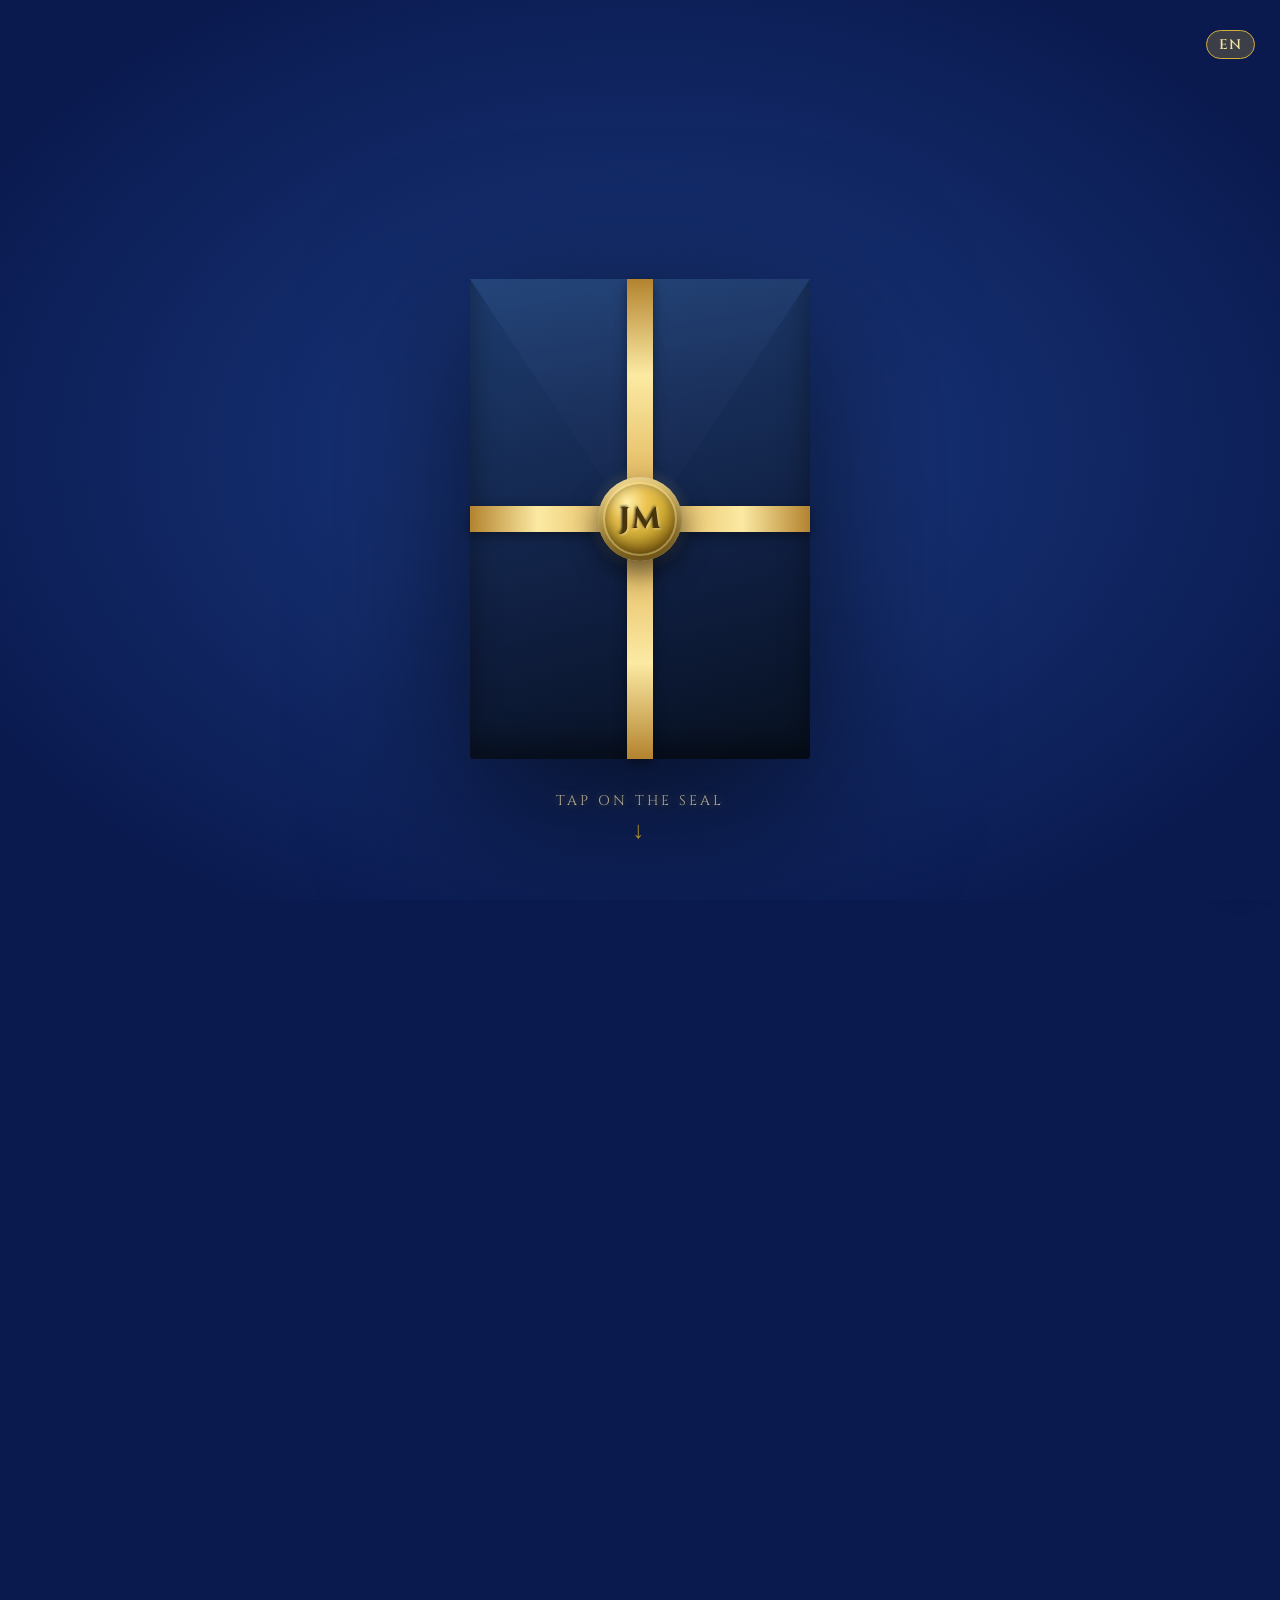
==== commit 249791b9: "Add files via upload" ====
--- a/tuy/index.html
+++ b/tuy/index.html
@@ -94,9 +94,13 @@
   <!-- ============ ОСНОВНОЙ КОНТЕНТ ============ -->
   <main class="content" id="content">
 
-    <div class="petals" id="petals"></div>
-    <div class="ambient-sparkle" id="ambientSparkle"></div>
-    <div class="floral-drift" id="floralDrift"></div>
+    <div class="bg-decorations" id="bgDecorations">
+      <div class="petals" id="petals"></div>
+      <div class="crystal-rain" id="crystalRain"></div>
+      <div class="ambient-sparkle" id="ambientSparkle"></div>
+      <div class="floral-drift" id="floralDrift"></div>
+    </div>
+
 
     <!-- 1. HERO -->
     <section class="hero">
@@ -113,7 +117,6 @@
       <div class="chandeliers">
         <span></span><span></span><span></span><span></span><span></span>
       </div>
-      <div class="crystal-rain" id="crystalRain"></div>
 
       <div class="hero-inner reveal">
         <div class="hero-topline" data-lang-key="hero_topline">— Приглашаем —<br>— на свадебное торжество —</div>
--- a/tuy/css/base.css
+++ b/tuy/css/base.css
@@ -71,28 +71,61 @@
   transition:opacity 1s ease,transform 1s cubic-bezier(.2,.7,.2,1);}
 .reveal.in{opacity:1;transform:none;}
 
-/* ===== ФОНОВЫЕ ДЕКОРАЦИИ (низкий z-index) ===== */
-.petals{position:fixed;inset:0;pointer-events:none;z-index:1;overflow:hidden;}
-.petal{position:absolute;top:-30px;
-  background:radial-gradient(circle at 30% 30%,#fff,#dce8ff 60%,#b8cdf0);
-  border-radius:150% 0 150% 0;box-shadow:0 0 6px rgba(255,255,255,.5);
-  animation:petalFall linear infinite;}
-@keyframes petalFall{0%{transform:translateY(-30px) rotate(0);opacity:0;}
-  10%{opacity:1;}90%{opacity:1;}
-  100%{transform:translateY(105vh) rotate(540deg) translateX(60px);opacity:0;}}
+/* ===== ФОНОВЫЕ ДЕКОРАЦИИ (общий слой) ===== */
+.bg-decorations {
+  position: fixed;
+  inset: 0;
+  pointer-events: none;
+  z-index: 1;
+  transform: translateZ(0);
+  will-change: transform;
+  overflow: hidden;
+}
 
-.ambient-sparkle{position:fixed;inset:0;pointer-events:none;z-index:1;}
-.ambient-sparkle span{position:absolute;border-radius:50%;
-  background:radial-gradient(circle,var(--gold-light),rgba(212,175,55,0));
-  animation:twinkle linear infinite;opacity:0;}
+.petals,
+.crystal-rain,
+.ambient-sparkle,
+.floral-drift {
+  position: absolute;
+  inset: 0;
+  overflow: hidden;
+}
 
-.floral-drift{position:fixed;inset:0;pointer-events:none;z-index:1;overflow:hidden;}
-.drift-flower{position:absolute;top:-40px;color:rgba(200,222,255,.5);
-  text-shadow:0 0 10px rgba(180,210,255,.55);animation:driftFall linear infinite;}
-@keyframes driftFall{
-  0%{transform:translateY(-40px) translateX(0) rotate(0deg);opacity:0;}
-  8%{opacity:.85;}92%{opacity:.85;}
-  100%{transform:translateY(105vh) translateX(50px) rotate(220deg);opacity:0;}
+.petal {
+  position: absolute;
+  top: -30px;
+  background: radial-gradient(circle at 30% 30%, #fff, #dce8ff 60%, #b8cdf0);
+  border-radius: 150% 0 150% 0;
+  box-shadow: 0 0 6px rgba(255, 255, 255, .5);
+  animation: petalFall linear infinite;
+}
+@keyframes petalFall {
+  0%   { transform: translateY(-30px) rotate(0); opacity: 0; }
+  10%  { opacity: 1; }
+  90%  { opacity: 1; }
+  100% { transform: translateY(105vh) rotate(540deg) translateX(60px); opacity: 0; }
+}
+
+.ambient-sparkle span {
+  position: absolute;
+  border-radius: 50%;
+  background: radial-gradient(circle, var(--gold-light), rgba(212, 175, 55, 0));
+  animation: twinkle linear infinite;
+  opacity: 0;
+}
+
+.drift-flower {
+  position: absolute;
+  top: -40px;
+  color: rgba(200, 222, 255, .5);
+  text-shadow: 0 0 10px rgba(180, 210, 255, .55);
+  animation: driftFall linear infinite;
+}
+@keyframes driftFall {
+  0%   { transform: translateY(-40px) translateX(0) rotate(0deg); opacity: 0; }
+  8%   { opacity: .85; }
+  92%  { opacity: .85; }
+  100% { transform: translateY(105vh) translateX(50px) rotate(220deg); opacity: 0; }
 }
 
 /* ===== КНОПКА МУЗЫКИ ===== */
--- a/tuy/css/1-hero.css
+++ b/tuy/css/1-hero.css
@@ -34,7 +34,12 @@
   50%{transform:translateY(-14px) rotate(4deg);opacity:1;}
 }
 
-.crystal-rain{position:absolute;inset:0;pointer-events:none;z-index:1;overflow:hidden;}
+.crystal-rain{overflow:hidden;}
+.crystal-rain.hidden {
+  opacity: 0;
+  pointer-events: none;
+  transition: opacity 0.5s ease;
+}
 .crystal{position:absolute;top:-20px;width:2px;height:14px;border-radius:2px;
   background:linear-gradient(to bottom,rgba(244,227,161,.9),transparent);
   box-shadow:0 0 6px rgba(244,227,161,.7);animation:crystalFall linear infinite;}
--- a/tuy/css/5-footer.css
+++ b/tuy/css/5-footer.css
@@ -64,12 +64,12 @@
   position: relative;
   overflow: hidden;
   font-family: var(--font-title);
-  letter-spacing: 3px;
-  font-size: 16px;
+  letter-spacing: 2px;
+  font-size: 15px;
   color: var(--royal-deep);
   text-decoration: none;
   background: var(--gold-grad);
-  padding: 20px 50px;
+  padding: 18px 44px;
   border-radius: 44px;
   box-shadow: 0 10px 30px rgba(212, 175, 55, .45);
   transition: transform .3s ease;
@@ -190,11 +190,14 @@
 }
 
 .wish-card .wish-date {
+  position: absolute;
+  bottom: 8px;
+  right: 12px;
+  margin: 0; 
   font-size: 12px;
   color: var(--text-dim);
-  margin-top: 10px;
-  text-align: right;
-}
+}
+
 
 .swiper-pagination {
   position: static !important;
@@ -274,7 +277,11 @@
 }
 
 .modal-box .close-modal:hover {
-  transform: rotate(90deg) !important;
+  opacity: 0.7;
+  transition: opacity 0.2s;
+}
+.modal-box .close-modal:active {
+  transform: none !important; 
 }
 
 .modal-box h3 {
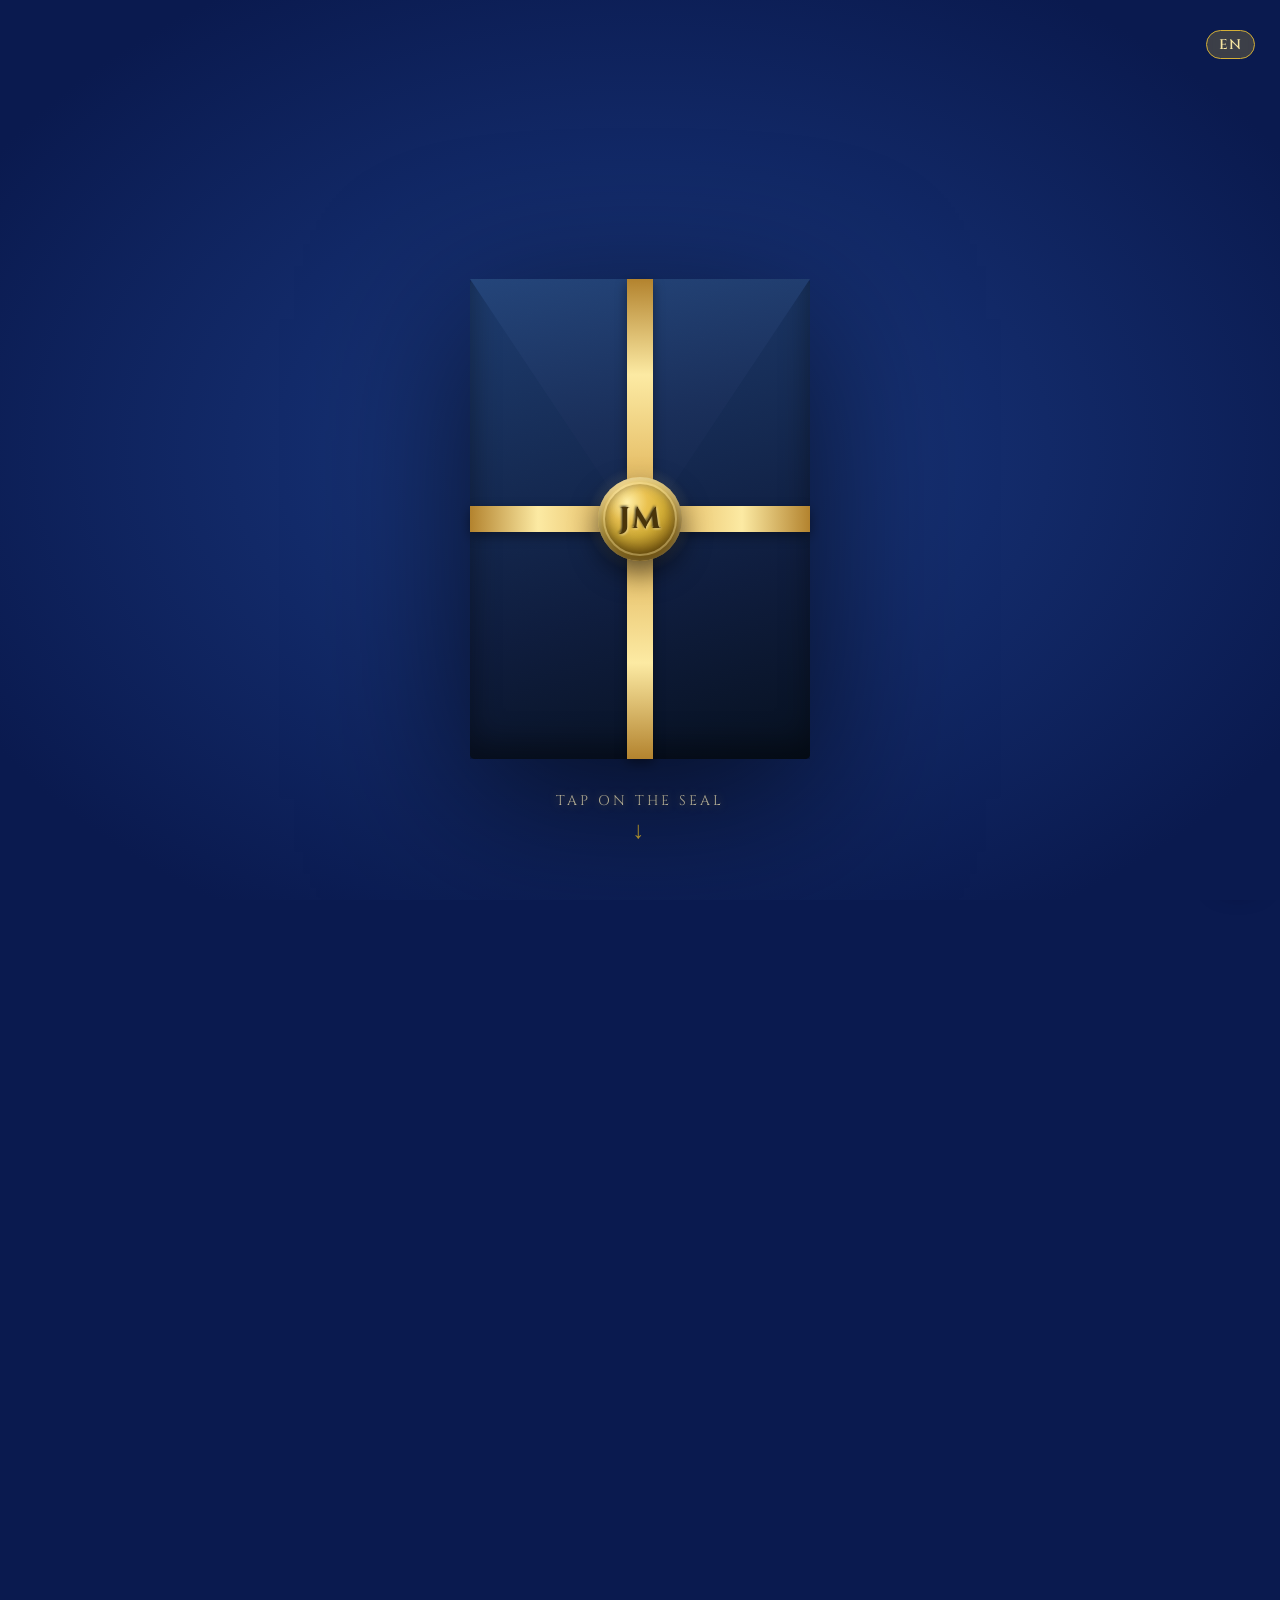
==== commit a57b1725: "Add files via upload" ====
--- a/tuy/index.html
+++ b/tuy/index.html
@@ -214,7 +214,7 @@
         <div class="tl-item reveal" data-side="right">
           <div class="tl-dot"><span class="tl-icon">🍽️</span></div>
           <div class="tl-card">
-            <div class="tl-time">18:00</div>
+            <div class="tl-time">17:00</div>
             <h3 class="tl-name" data-lang-key="tl_name_4">Свадебный банкет</h3>
             <p class="tl-desc" data-lang-key="tl_desc_4">Праздничный ужин, музыка и первый танец молодожёнов.</p>
           </div>
@@ -281,11 +281,11 @@
           <form id="wishForm" class="modal-form">
             <div class="form-group">
               <label for="wishName" data-lang-key="wish_name_label">Ваше имя</label>
-              <input type="text" id="wishName" required minlength="2">
+              <input type="text" id="wishName" required minlength="2" maxlength="40">
             </div>
             <div class="form-group">
               <label for="wishText" data-lang-key="wish_text_label">Ваше поздравление</label>
-              <textarea id="wishText" rows="4" required minlength="6"></textarea>
+              <textarea id="wishText" rows="4" required minlength="6" maxlength="135"></textarea>
             </div>
             <div class="checkbox-group">
               <input type="checkbox" id="wishConsent" required>
@@ -383,6 +383,11 @@
       <div class="footer-hearts">❤</div>
     </footer>
   </main>
+
+  <!-- Кнопка "наверх" (новая деталь дизайна) -->
+  <button class="scroll-top-btn" id="scrollTopBtn" title="Наверх" aria-label="Наверх">
+    <svg viewBox="0 0 24 24"><path d="M12 19V5M5 12l7-7 7 7"/></svg>
+  </button>
 
   <!-- Кнопка музыки -->
   <button class="music-btn" id="musicBtn" title="Музыка">♪</button>
--- a/tuy/css/base.css
+++ b/tuy/css/base.css
@@ -24,7 +24,7 @@
   -webkit-font-smoothing:antialiased;
   position:relative;
 }
-body.scrollable{overflow-y:auto;}
+body.scrollable{overflow-y:auto;-webkit-overflow-scrolling:touch;}
 ::-webkit-scrollbar{width:7px;}
 ::-webkit-scrollbar-track{background:var(--royal-deep);}
 ::-webkit-scrollbar-thumb{background:var(--gold-grad);border-radius:4px;}
@@ -139,6 +139,19 @@
 .music-btn.playing{animation:spin 4s linear infinite;}
 @keyframes spin{to{transform:rotate(360deg);}}
 
+/* ===== КНОПКА "НАВЕРХ" (новая деталь дизайна) ===== */
+.scroll-top-btn{position:fixed;left:16px;bottom:16px;z-index:900;
+  width:52px;height:52px;border-radius:50%;border:1px solid rgba(212,175,55,.5);
+  background:linear-gradient(160deg,var(--royal-light),var(--royal-deep));
+  color:var(--gold-light);font-size:20px;cursor:pointer;
+  box-shadow:0 8px 20px var(--shadow);display:flex;align-items:center;justify-content:center;
+  opacity:0;pointer-events:none;transform:translateY(12px) scale(.85);
+  transition:opacity .35s ease,transform .35s ease;}
+.scroll-top-btn.visible{opacity:1;pointer-events:auto;transform:translateY(0) scale(1);}
+.scroll-top-btn:hover{transform:scale(1.1);}
+.scroll-top-btn svg{width:20px;height:20px;fill:none;stroke:currentColor;stroke-width:2.4;
+  stroke-linecap:round;stroke-linejoin:round;}
+
 /* ===== АДАПТИВ ===== */
 @media(max-width:600px){
   .timeline::before,.tl-progress{left:22px;}
@@ -170,4 +183,11 @@
 }
 @media(prefers-reduced-motion:reduce){
   *{animation:none !important;transition-duration:.01ms !important;}
+}
+
+/* ===== ОПТИМИЗАЦИЯ: ставим анимации на паузу, когда вкладка неактивна
+   (пользователь свернул/переключил вкладку) — экономит батарею и CPU,
+   не меняя внешний вид, когда страница видна ===== */
+body.tab-hidden *{
+  animation-play-state:paused !important;
 }
--- a/tuy/css/5-footer.css
+++ b/tuy/css/5-footer.css
@@ -164,10 +164,8 @@
   border: 1px solid rgba(212,175,55,.3);
   border-radius: 16px;
   padding: 18px 20px;
-  /* Микро-тень, почти незаметная, вместо огромной */
   box-shadow: 0 2px 8px rgba(0,0,0,0.2);
   backdrop-filter: blur(8px);
-  /* Жёсткая высота: и мин, и макс одинаковые */
   min-height: 170px;
   max-height: 170px;
   overflow: hidden;
@@ -178,15 +176,15 @@
 .wish-card .wish-name {
   font-family: var(--font-title);
   color: var(--gold-light);
-  font-size: 16px;
-  margin-bottom: 6px;
+  font-size: 15px;
+  margin-bottom: 5px;
 }
 
 .wish-card .wish-text {
   font-family: var(--font-serif);
   font-size: 15px;
   color: var(--text-light);
-  line-height: 1.6;
+  line-height: 1.1;
 }
 
 .wish-card .wish-date {
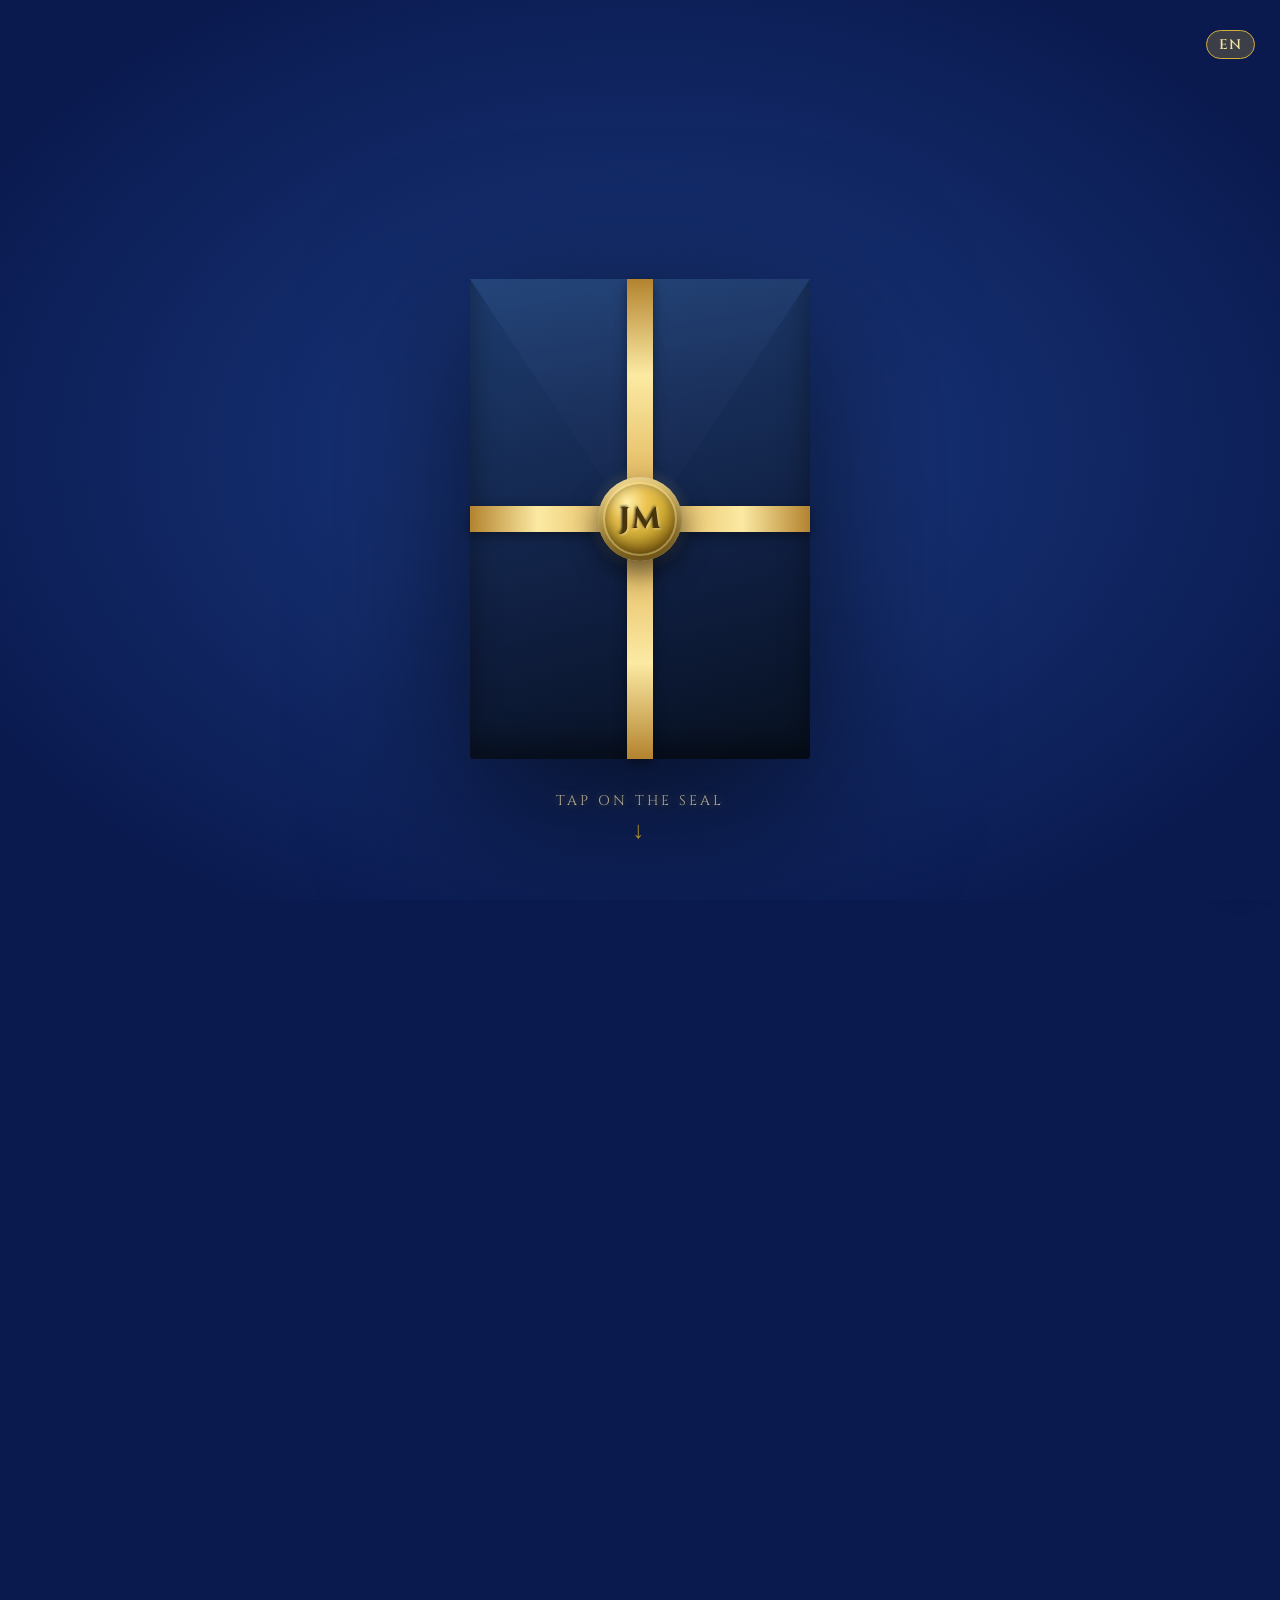
==== commit ed715932: "Add files via upload" ====
--- a/tuy/index.html
+++ b/tuy/index.html
@@ -285,7 +285,8 @@
             </div>
             <div class="form-group">
               <label for="wishText" data-lang-key="wish_text_label">Ваше поздравление</label>
-              <textarea id="wishText" rows="4" required minlength="6" maxlength="135"></textarea>
+              <textarea id="wishText" rows="4" required minlength="6" maxlength="180"></textarea>
+              <div class="char-counter" id="wishTextCounter">0/180</div>
             </div>
             <div class="checkbox-group">
               <input type="checkbox" id="wishConsent" required>
--- a/tuy/css/base.css
+++ b/tuy/css/base.css
@@ -24,7 +24,7 @@
   -webkit-font-smoothing:antialiased;
   position:relative;
 }
-body.scrollable{overflow-y:auto;-webkit-overflow-scrolling:touch;}
+body.scrollable{overflow-y:auto;-webkit-overflow-scrolling:touch;overscroll-behavior-y:none;}
 ::-webkit-scrollbar{width:7px;}
 ::-webkit-scrollbar-track{background:var(--royal-deep);}
 ::-webkit-scrollbar-thumb{background:var(--gold-grad);border-radius:4px;}
@@ -32,6 +32,7 @@
 /* ===== ЕДИНЫЙ ФОН ===== */
 .bg-fixed{
   position:fixed;inset:0;z-index:-1;pointer-events:none;
+  transform:translateZ(0);backface-visibility:hidden;
   background:
     radial-gradient(ellipse at 18% 8%,rgba(74,123,212,.28),transparent 55%),
     radial-gradient(ellipse at 85% 92%,rgba(43,82,196,.22),transparent 55%),
--- a/tuy/css/5-footer.css
+++ b/tuy/css/5-footer.css
@@ -330,6 +330,16 @@
   min-height: 80px;
 }
 
+.char-counter {
+  text-align: right;
+  font-size: 12px;
+  color: var(--text-dim);
+  margin-top: 4px;
+}
+.char-counter.limit {
+  color: #ff8080;
+}
+
 .modal-form .checkbox-group {
   display: flex;
   align-items: flex-start;
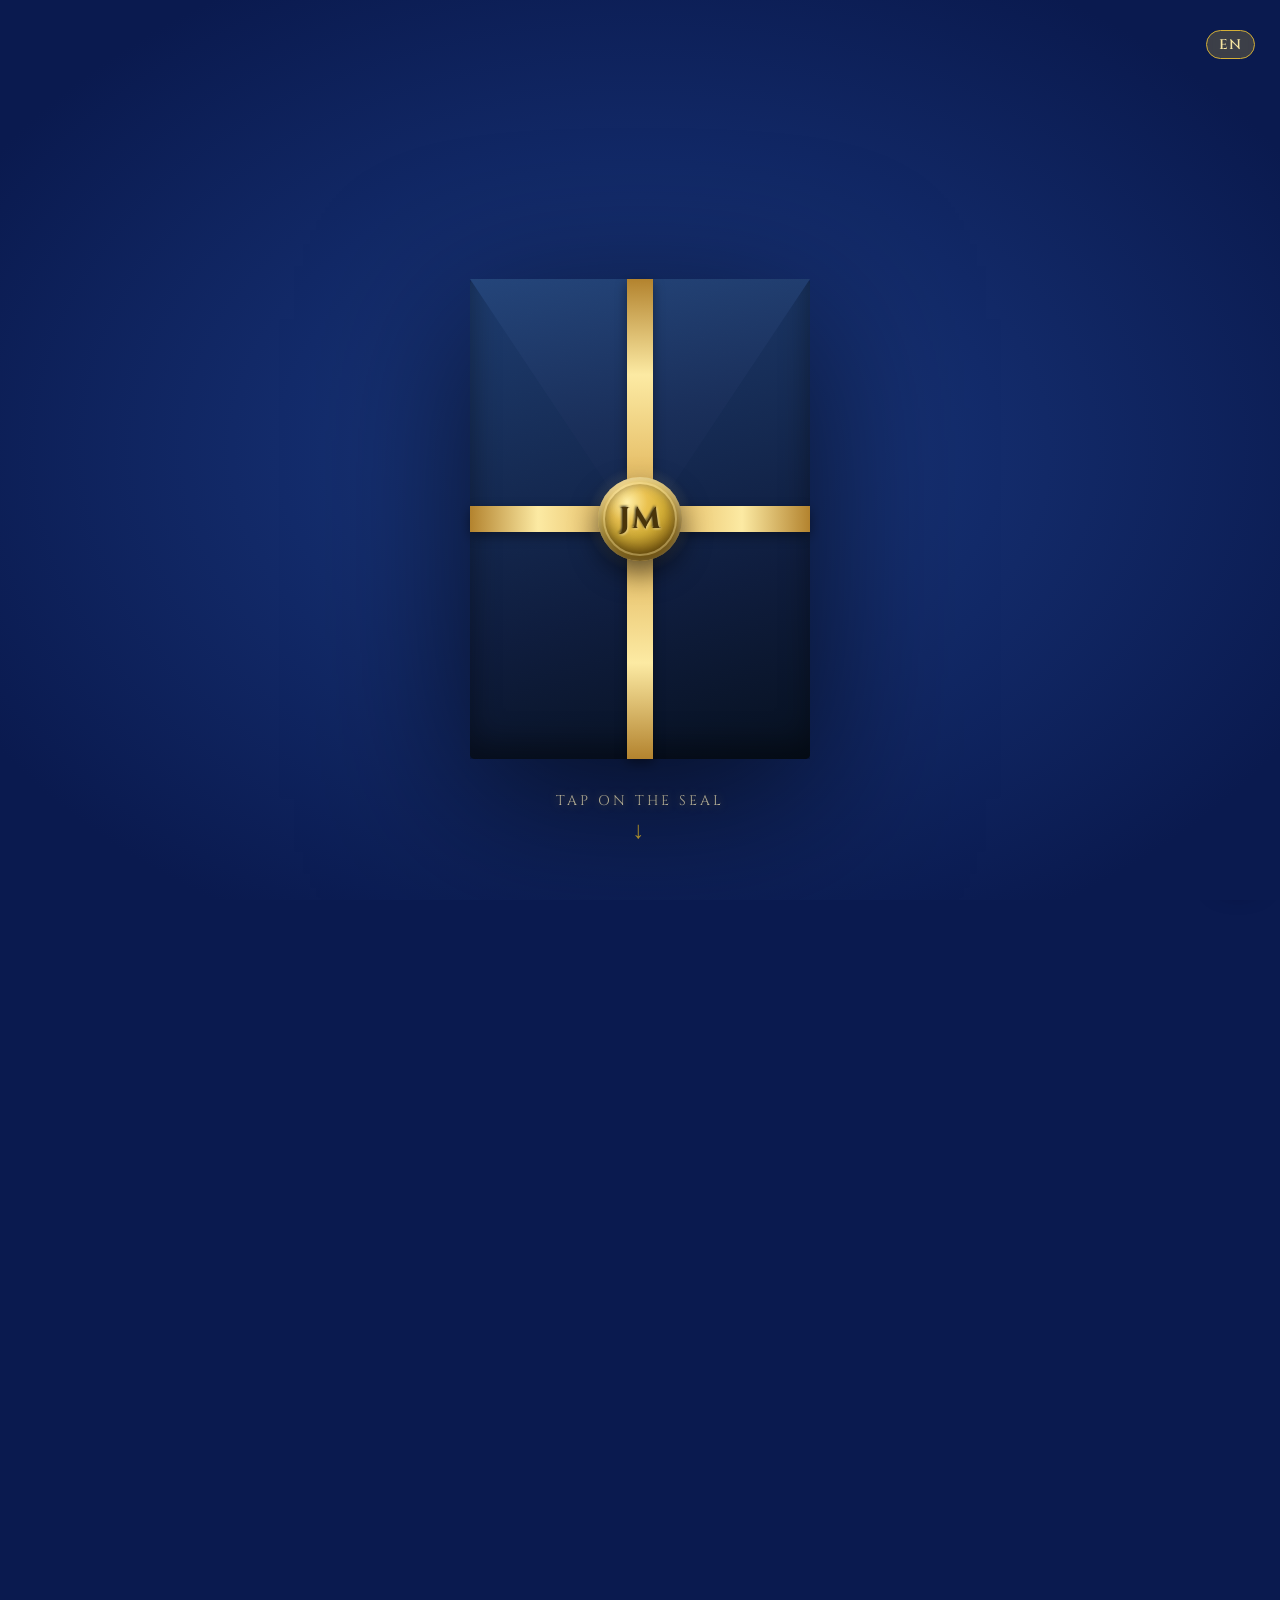
==== commit 8277d617: "Add files via upload" ====
--- a/tuy/index.html
+++ b/tuy/index.html
@@ -281,7 +281,7 @@
           <form id="wishForm" class="modal-form">
             <div class="form-group">
               <label for="wishName" data-lang-key="wish_name_label">Ваше имя</label>
-              <input type="text" id="wishName" required minlength="2" maxlength="40">
+              <input type="text" id="wishName" required minlength="2" maxlength="22">
             </div>
             <div class="form-group">
               <label for="wishText" data-lang-key="wish_text_label">Ваше поздравление</label>
--- a/tuy/css/base.css
+++ b/tuy/css/base.css
@@ -78,8 +78,6 @@
   inset: 0;
   pointer-events: none;
   z-index: 1;
-  transform: translateZ(0);
-  will-change: transform;
   overflow: hidden;
 }
 
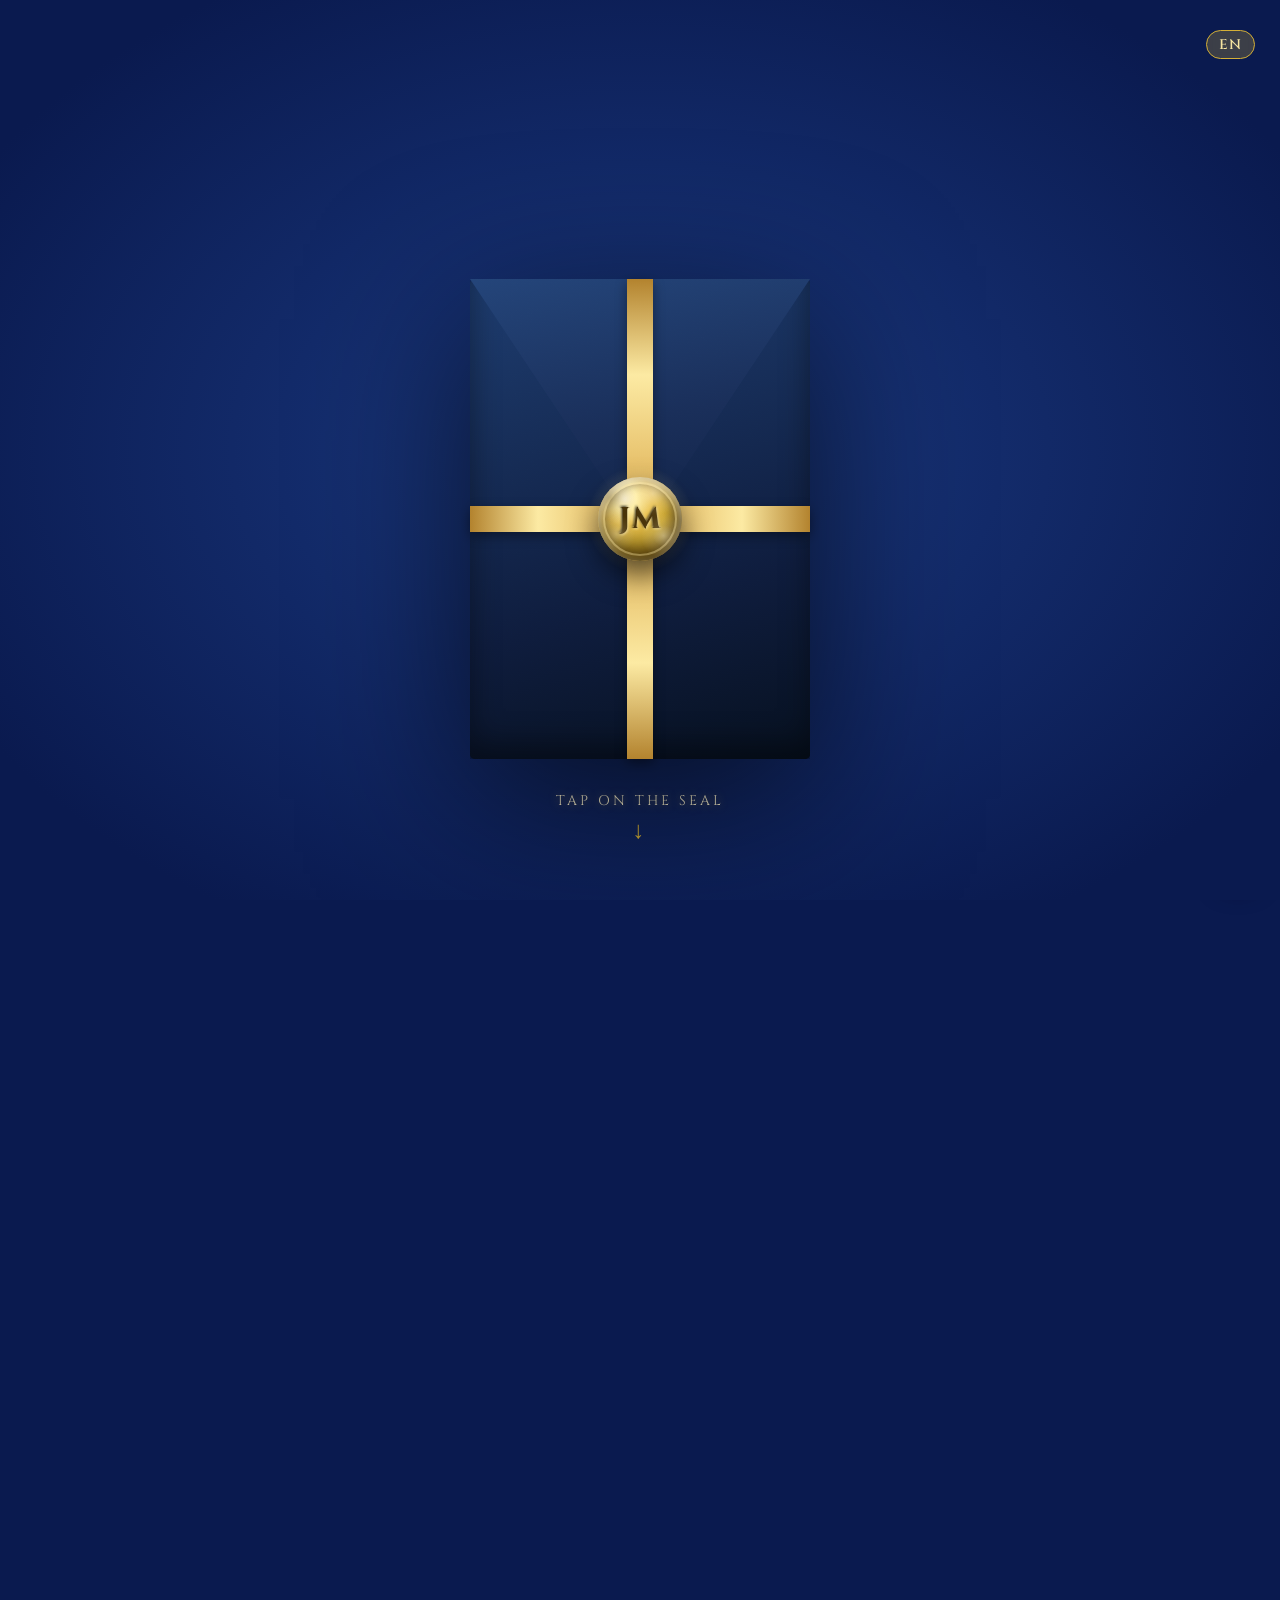
==== commit 7b24fa88: "Add files via upload" ====
--- a/tuy/index.html
+++ b/tuy/index.html
@@ -233,7 +233,7 @@
         <div class="tl-item reveal" data-side="right">
           <div class="tl-dot"><span class="tl-icon">🌙</span></div>
           <div class="tl-card">
-            <div class="tl-time">21:00</div>
+            <div class="tl-time">20:00</div>
             <h3 class="tl-name" data-lang-key="tl_name_6">Завершение торжества</h3>
             <p class="tl-desc" data-lang-key="tl_desc_6">Тёплые объятия, слова благодарности и добрые пожелания на
               прощание.</p>
--- a/tuy/css/base.css
+++ b/tuy/css/base.css
@@ -31,7 +31,7 @@
 
 /* ===== ЕДИНЫЙ ФОН ===== */
 .bg-fixed{
-  position:fixed;inset:0;z-index:-1;pointer-events:none;
+  position:fixed;top:0;left:0;width:100%;height:calc(var(--vh)*100);height:100lvh;z-index:-1;pointer-events:none;
   transform:translateZ(0);backface-visibility:hidden;
   background:
     radial-gradient(ellipse at 18% 8%,rgba(74,123,212,.28),transparent 55%),
@@ -75,7 +75,11 @@
 /* ===== ФОНОВЫЕ ДЕКОРАЦИИ (общий слой) ===== */
 .bg-decorations {
   position: fixed;
-  inset: 0;
+  top: 0;
+  left: 0;
+  width: 100%;
+  height: calc(var(--vh) * 100);
+  height: 100lvh;
   pointer-events: none;
   z-index: 1;
   overflow: hidden;
--- a/tuy/css/0-envelope.css
+++ b/tuy/css/0-envelope.css
@@ -218,11 +218,13 @@
   display: flex;
   align-items: center;
   justify-content: center;
-  background: radial-gradient(circle at 35% 30%, #ffefa8 0%, #eac250 25%, #d4af37 45%, #a8811f 70%, #6b4f10 100%);
+  background: radial-gradient(circle at 32% 26%, #fff6d6 0%, #ffefa8 14%, #eac250 32%, #d4af37 52%, #9c7a1f 78%, #5c3f0a 100%);
   box-shadow: 
-    inset 0 5px 12px rgba(255, 255, 255, 0.5),
-    inset 0 -12px 20px rgba(50, 34, 0, 0.6),
-    0 12px 28px rgba(0, 0, 0, 0.6);
+    inset 0 6px 14px rgba(255, 255, 255, 0.55),
+    inset 0 -14px 22px rgba(45, 30, 0, 0.65),
+    inset 6px 0 10px rgba(255, 255, 255, 0.12),
+    inset -6px 0 12px rgba(40, 26, 0, 0.35),
+    0 14px 30px rgba(0, 0, 0, 0.65);
   transition: transform 0.5s ease, opacity 0.5s ease;
 }
 
@@ -230,9 +232,23 @@
   content: "";
   position: absolute;
   inset: 5px;
-  border-radius: 50%;
+  border-radius: inherit;
   border: 2px solid rgba(255, 235, 170, 0.35);
   box-shadow: inset 0 0 8px rgba(60, 40, 0, 0.4);
+}
+
+/* Мелкие "натёки"/пузырьки застывшего воска по краю — добавляют реализма */
+.wax-body::after {
+  content: "";
+  position: absolute;
+  inset: 0;
+  border-radius: inherit;
+  pointer-events: none;
+  background:
+    radial-gradient(circle at 78% 70%, rgba(255, 246, 214, 0.45) 0%, rgba(255, 246, 214, 0.15) 12%, transparent 26%),
+    radial-gradient(circle at 22% 68%, rgba(255, 246, 214, 0.3) 0%, rgba(255, 246, 214, 0.1) 10%, transparent 22%),
+    radial-gradient(circle at 65% 20%, rgba(255, 255, 255, 0.35) 0%, rgba(255, 255, 255, 0.1) 14%, transparent 28%),
+    radial-gradient(circle at 15% 25%, rgba(60, 40, 0, 0.25) 0%, rgba(60, 40, 0, 0.08) 12%, transparent 26%);
 }
 
 .wax-stamp {
@@ -254,10 +270,10 @@
   background: radial-gradient(circle at 34% 28%, #eac250 0%, #d4af37 45%, #8a6a15 100%);
   box-shadow: 0 6px 14px rgba(0, 0, 0, 0.45);
   opacity: 0;
-  clip-path: polygon(0 0, 55% 0, 45% 100%, 0 100%);
+  clip-path: polygon(0 0, 58% 0, 48% 100%, 0 100%);
   transition: transform 0.7s cubic-bezier(0.34, 1.2, 0.5, 1), opacity 0.6s ease;
 }
-.wax-crack.crack-2 { clip-path: polygon(55% 0, 100% 0, 100% 100%, 45% 100%); }
+.wax-crack.crack-2 { clip-path: polygon(52% 0, 100% 0, 100% 100%, 42% 100%); }
 
 .env-seal.broken { pointer-events: none; }
 .env-seal.broken .wax-glow { opacity: 0; }
--- a/tuy/css/1-hero.css
+++ b/tuy/css/1-hero.css
@@ -5,7 +5,7 @@
   position:relative;z-index:5;isolation:isolate;
 }
 
-.hero{min-height:100vh;min-height:calc(var(--vh)*100);
+.hero{min-height:100vh;min-height:calc(var(--vh)*100);min-height:100svh;
   display:flex;align-items:center;justify-content:center;text-align:center;
   overflow:hidden;padding:50px 20px;}
 .hero-bg{position:absolute;inset:0;z-index:0;
@@ -154,10 +154,17 @@
 .scroll-down{margin-top:38px;color:var(--gold-light);
   font-family:var(--font-title);letter-spacing:3px;font-size:clamp(12px,3.5vw,14px);text-transform:uppercase;  animation: floatOrn 3s ease-in-out infinite;}
 .mouse{width:26px;height:44px;border:2px solid var(--gold);border-radius:14px;
-  margin:0 auto 12px;position:relative;}
-.mouse::before{content:"";position:absolute;left:50%;top:8px;transform:translateX(-50%);
-  width:4px;height:9px;border-radius:2px;background:var(--gold);animation:mouseScroll 1.8s ease infinite;}
-@keyframes mouseScroll{0%{opacity:0;top:8px;}30%{opacity:1;}60%{opacity:1;top:22px;}100%{opacity:0;top:22px;}}
+  margin:0 auto 12px;position:relative;overflow:hidden;}
+.mouse::before{content:"";position:absolute;left:50%;top:8px;
+  width:4px;height:9px;border-radius:2px;background:var(--gold);
+  animation:mouseScroll 1.8s ease infinite;
+  transform:translate(-50%,0);backface-visibility:hidden;}
+@keyframes mouseScroll{
+  0%{opacity:0;transform:translate(-50%,0);}
+  30%{opacity:1;}
+  60%{opacity:1;transform:translate(-50%,14px);}
+  100%{opacity:0;transform:translate(-50%,14px);}
+}
 
 /* ===== ДОПОЛНИТЕЛЬНЫЙ ФИКС ДЛЯ САМЫХ МАЛЕНЬКИХ ЭКРАНОВ ===== */
 @media (max-width: 480px) {
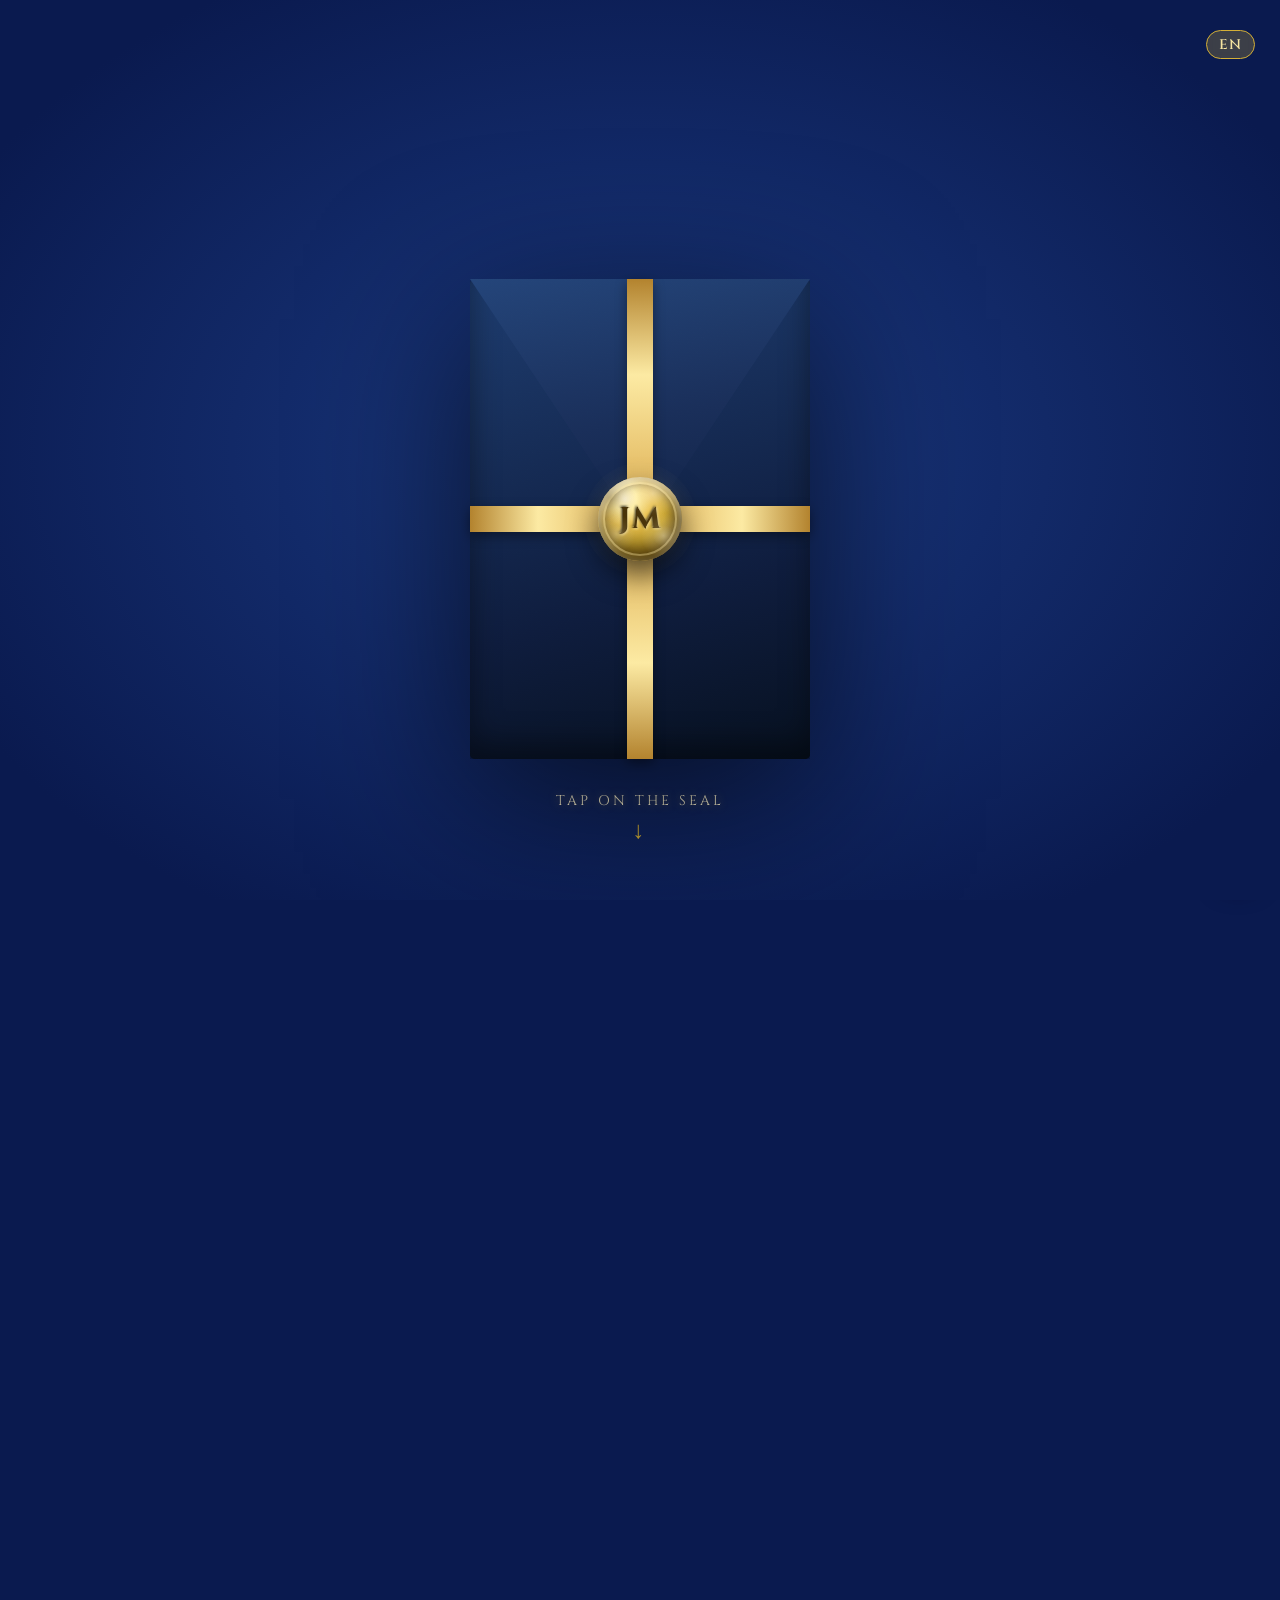
==== commit aded2572: "Add files via upload" ====
--- a/tuy/index.html
+++ b/tuy/index.html
@@ -223,7 +223,7 @@
         <div class="tl-item reveal" data-side="left">
           <div class="tl-dot"><span class="tl-icon">🎂</span></div>
           <div class="tl-card">
-            <div class="tl-time">20:00</div>
+            <div class="tl-time">19:00</div>
             <h3 class="tl-name" data-lang-key="tl_name_5">Свадебный торт</h3>
             <p class="tl-desc" data-lang-key="tl_desc_5">Разрезание торта и сладкий момент под звёздным светом люстр.
             </p>
@@ -265,9 +265,12 @@
 
       <!-- 1. Карусель поздравлений -->
       <div class="wishes-count" id="wishesCount">0</div>
-      <div class="wishes-carousel swiper">
-        <div class="swiper-wrapper" id="wishesList"></div>
-        <div class="swiper-pagination"></div>
+      <div class="wishes-carousel-wrap">
+        <div class="wishes-carousel swiper">
+          <div class="swiper-wrapper" id="wishesList"></div>
+          <div class="swiper-pagination"></div>
+        </div>
+        <div class="swipe-hint" id="swipeHint" aria-hidden="true"><span class="swipe-hint-icon">👆</span></div>
       </div>
 
       <div class="footer-divider"></div>
--- a/tuy/css/0-envelope.css
+++ b/tuy/css/0-envelope.css
@@ -190,18 +190,19 @@
   position: absolute;
   left: 50%; top: 50%;
   width: 84px; height: 84px;
-  transform: translate(-50%, -50%);
+  transform: translate(-50%, -50%) translateZ(0);
+  backface-visibility: hidden;
   z-index: 10;
   cursor: pointer;
   transition: transform 0.3s ease;
 }
-.env-seal:hover { transform: translate(-50%, -50%) scale(1.06); }
+.env-seal:hover { transform: translate(-50%, -50%) translateZ(0) scale(1.06); }
 
 .wax-glow {
   position: absolute;
   inset: -14px;
   border-radius: 50%;
-  background: radial-gradient(circle, rgba(251, 240, 185, 0.4) 0%, transparent 68%);
+  background: radial-gradient(circle, rgba(251, 240, 185, 0.4) 0%, rgba(251, 240, 185, 0.15) 40%, rgba(251, 240, 185, 0.04) 60%, transparent 78%);
   animation: waxPulse 2.6s ease-in-out infinite;
   pointer-events: none;
   transition: opacity 0.4s ease;
--- a/tuy/css/1-hero.css
+++ b/tuy/css/1-hero.css
@@ -40,9 +40,10 @@
   pointer-events: none;
   transition: opacity 0.5s ease;
 }
-.crystal{position:absolute;top:-20px;width:2px;height:14px;border-radius:2px;
-  background:linear-gradient(to bottom,rgba(244,227,161,.9),transparent);
-  box-shadow:0 0 6px rgba(244,227,161,.7);animation:crystalFall linear infinite;}
+.crystal{position:absolute;top:-20px;width:3px;height:16px;border-radius:50%;
+  background:linear-gradient(to bottom,rgba(255,248,222,.95),rgba(244,227,161,.5) 55%,transparent);
+  box-shadow:0 0 8px 1px rgba(244,227,161,.55);filter:blur(.4px);
+  animation:crystalFall linear infinite;}
 @keyframes crystalFall{0%{transform:translateY(-20px);opacity:0;}20%{opacity:1;}80%{opacity:1;}
   100%{transform:translateY(calc(var(--vh)*105));opacity:0;}}
 
@@ -152,7 +153,12 @@
   color:var(--gold-light);text-transform:uppercase;opacity:.85;}
 
 .scroll-down{margin-top:38px;color:var(--gold-light);
-  font-family:var(--font-title);letter-spacing:3px;font-size:clamp(12px,3.5vw,14px);text-transform:uppercase;  animation: floatOrn 3s ease-in-out infinite;}
+  font-family:var(--font-title);letter-spacing:3px;font-size:clamp(12px,3.5vw,14px);text-transform:uppercase;
+  animation:scrollDownFloat 3s ease-in-out infinite;}
+@keyframes scrollDownFloat{
+  0%,100%{transform:translateY(0);}
+  50%{transform:translateY(-6px);}
+}
 .mouse{width:26px;height:44px;border:2px solid var(--gold);border-radius:14px;
   margin:0 auto 12px;position:relative;overflow:hidden;}
 .mouse::before{content:"";position:absolute;left:50%;top:8px;
--- a/tuy/css/5-footer.css
+++ b/tuy/css/5-footer.css
@@ -154,6 +154,34 @@
   margin: 0 auto;
   overflow: visible;
   padding: 8px 0;
+}
+
+/* --- Подсказка "можно листать карусель" (без текста, только жест) --- */
+.wishes-carousel-wrap {
+  position: relative;
+}
+.swipe-hint {
+  position: absolute;
+  left: 50%;
+  bottom: -34px;
+  transform: translateX(-50%);
+  z-index: 50;
+  pointer-events: none;
+  opacity: 0;
+  transition: opacity 0.5s ease;
+}
+.swipe-hint.show {
+  opacity: 0.95;
+  animation: swipeHintMove 1.8s ease-in-out infinite;
+}
+.swipe-hint-icon {
+  display: inline-block;
+  font-size: 30px;
+  filter: drop-shadow(0 2px 6px rgba(0,0,0,0.6));
+}
+@keyframes swipeHintMove {
+  0%, 100% { transform: translateX(-65%); }
+  50%      { transform: translateX(-35%); }
 }
 .wishes-carousel .swiper-wrapper {
   padding-bottom: 10px;
